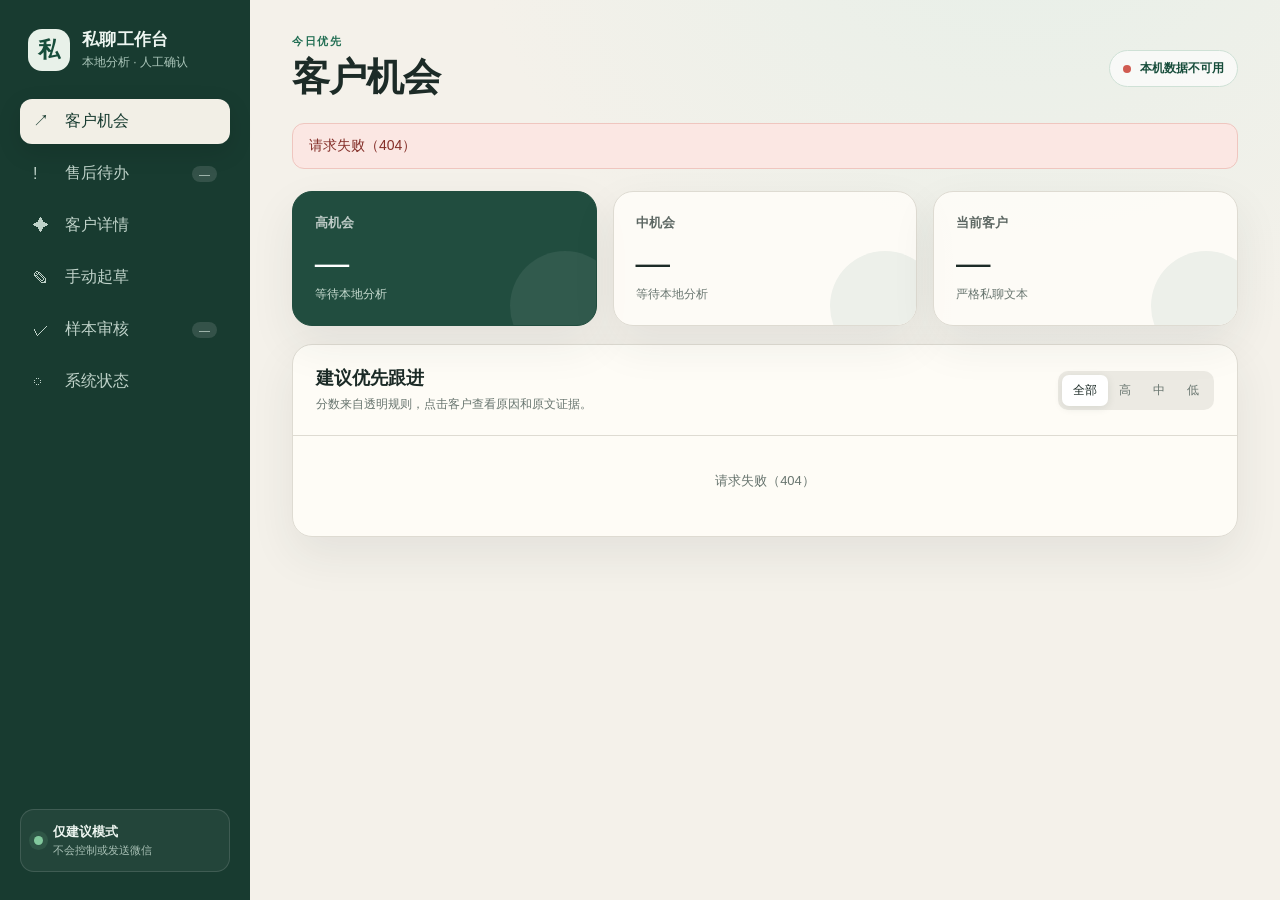
==== wechat_cs/static/index.html @ 930cd597 "feat: add M0 identity and order truth pipeline" ====
<!doctype html>
<html lang="zh-CN">
<head>
  <meta charset="utf-8">
  <meta name="viewport" content="width=device-width, initial-scale=1">
  <meta name="color-scheme" content="light">
  <meta name="description" content="本地微信私聊客户分析与回复起草工作台">
  <title>私聊工作台</title>
  <link rel="icon" href="favicon.svg" type="image/svg+xml">
  <link rel="stylesheet" href="styles.css">
</head>
<body>
  <div class="app-shell">
    <aside class="sidebar">
      <div class="brand">
        <span class="brand-mark" aria-hidden="true">私</span>
        <div>
          <strong>私聊工作台</strong>
          <small>本地分析 · 人工确认</small>
        </div>
      </div>

      <nav class="main-nav" aria-label="主导航">
        <button class="nav-item active" data-view="opportunities">
          <span aria-hidden="true">↗</span><span>客户机会</span>
        </button>
        <button class="nav-item" data-view="aftersales">
          <span aria-hidden="true">!</span><span>售后待办</span>
          <em id="navAftersalesCount">—</em>
        </button>
        <button class="nav-item" data-view="customer">
          <span aria-hidden="true">✦</span><span>客户详情</span>
        </button>
        <button class="nav-item" data-view="draft">
          <span aria-hidden="true">✎</span><span>手动起草</span>
        </button>
        <button class="nav-item" data-view="samples">
          <span aria-hidden="true">✓</span><span>样本审核</span>
          <em id="navPendingCount">—</em>
        </button>
        <button class="nav-item" data-view="system">
          <span aria-hidden="true">◌</span><span>系统状态</span>
        </button>
      </nav>

      <div class="safety-note">
        <span class="status-dot"></span>
        <div><strong>仅建议模式</strong><small>不会控制或发送微信</small></div>
      </div>
    </aside>

    <main class="main-content">
      <header class="topbar">
        <div>
          <p class="eyebrow" id="pageEyebrow">今日优先</p>
          <h1 id="pageTitle">客户机会</h1>
        </div>
        <div class="snapshot-pill" id="snapshotPill"><span></span><b>正在读取本机数据</b></div>
      </header>

      <div id="globalNotice" class="notice hidden" role="status"></div>

      <section class="view active" id="view-opportunities" aria-labelledby="pageTitle">
        <div class="stat-grid" id="opportunityStats">
          <article class="stat-card accent"><small>高机会</small><strong>—</strong><span>等待本地分析</span></article>
          <article class="stat-card"><small>中机会</small><strong>—</strong><span>等待本地分析</span></article>
          <article class="stat-card"><small>当前客户</small><strong>—</strong><span>严格私聊文本</span></article>
        </div>

        <div class="panel">
          <div class="panel-header">
            <div><h2>建议优先跟进</h2><p>分数来自透明规则，点击客户查看原因和原文证据。</p></div>
            <div class="segmented" aria-label="机会等级筛选">
              <button class="active" data-level="">全部</button>
              <button data-level="high">高</button>
              <button data-level="medium">中</button>
              <button data-level="low">低</button>
            </div>
          </div>
          <div id="opportunityList" class="customer-list loading-block">正在读取…</div>
        </div>
      </section>

      <section class="view" id="view-aftersales" aria-labelledby="pageTitle">
        <div class="panel">
          <div class="panel-header">
            <div><h2>未解决售后</h2><p>P0 为退款或投诉，P1 为质量、错发或物流异常，P2 为普通查询。</p></div>
          </div>
          <div id="aftersalesList" class="customer-list loading-block">正在读取…</div>
        </div>
      </section>

      <section class="view" id="view-customer" aria-labelledby="pageTitle">
        <div id="customerEmpty" class="empty-state">
          <div class="empty-icon">↗</div>
          <h2>先从机会或售后列表选择客户</h2>
          <p>这里会展示最近私聊、判断依据和手动回复起草。</p>
          <button class="primary-button" data-go-view="opportunities">查看客户机会</button>
        </div>

          <div id="customerWorkspace" class="customer-workspace hidden">
          <div class="customer-summary panel">
            <div class="identity-line">
              <div class="avatar" id="customerAvatar">客</div>
              <div><p class="eyebrow">匿名客户</p><h2 id="customerName">—</h2><p id="customerLastActive">—</p></div>
              <div id="customerScore" class="score-ring">—</div>
            </div>
            <p class="summary-copy" id="customerSummary"></p>
            <div id="customerReasons" class="reason-list"></div>
            <div id="identityReview" class="identity-review hidden"></div>
            <div class="inline-actions customer-actions">
              <button type="button" class="primary-button" id="openDraftView">为该客户起草回复</button>
            </div>
          </div>

          <article class="panel conversation-panel">
            <div class="panel-header compact"><div><h2>最近私聊</h2><p>只显示严格的一对一文字消息。</p></div></div>
            <div id="conversationTimeline" class="conversation-timeline"></div>
          </article>
        </div>
      </section>

      <section class="view" id="view-draft" aria-labelledby="pageTitle">
        <div id="draftEmpty" class="empty-state">
          <div class="empty-icon">✎</div>
          <h2>先选择需要回复的客户</h2>
          <p>从机会、售后或客户详情中选择客户后，再粘贴最新消息。</p>
          <button class="primary-button" data-go-view="opportunities">查看客户机会</button>
        </div>
        <article id="draftWorkspace" class="panel draft-panel hidden">
          <div class="panel-header compact">
            <div><p class="eyebrow">当前客户</p><h2 id="draftCustomerName">手动起草</h2><p>粘贴最新客户消息，AI 只生成待审核建议。</p></div>
            <span class="human-badge">人工发送</span>
          </div>
          <form id="draftForm">
            <label for="latestMessage">客户最新消息</label>
            <textarea id="latestMessage" rows="5" maxlength="8000" placeholder="把客户刚发来的文字粘贴到这里…" required></textarea>
            <button class="primary-button wide" id="generateDraft" type="submit">生成回复建议</button>
          </form>
          <div id="draftResult" class="draft-result hidden">
            <div class="draft-result-head"><strong>回复建议</strong><span id="draftIntent"></span></div>
            <textarea id="draftText" rows="7" maxlength="12000" aria-label="回复建议，可在反馈前修改"></textarea>
            <div id="draftWarnings" class="warning-list"></div>
            <div class="draft-actions">
              <button type="button" class="secondary-button" id="copyDraft">复制</button>
              <button type="button" class="success-button" data-feedback="adopted">直接采用</button>
              <button type="button" class="secondary-button" data-feedback="edited">修改后采用</button>
              <button type="button" class="ghost-danger" data-feedback="rejected">放弃</button>
            </div>
            <p class="feedback-status" id="feedbackStatus"></p>
          </div>
        </article>
      </section>

      <section class="view" id="view-samples" aria-labelledby="pageTitle">
        <div class="panel calibration-panel">
          <div class="panel-header">
            <div><h2>先校准消息角色</h2><p>确认这条消息是客户发的，还是工作室发的。系统不会显示预设答案。</p></div>
            <strong id="calibrationProgress">0 / 200</strong>
          </div>
          <div class="progress-track"><span id="calibrationProgressBar"></span></div>
          <div id="calibrationCard" class="calibration-card loading-block">正在读取校准样本…</div>
        </div>
        <div class="panel">
          <div class="panel-header">
            <div><h2>风格样本审核</h2><p>只有通过审核的匿名问答，才会用于模仿工作室表达方式。</p></div>
            <div class="segmented" aria-label="样本状态筛选">
              <button class="active" data-sample-status="pending">待审核</button>
              <button data-sample-status="approved">已通过</button>
              <button data-sample-status="rejected">已拒绝</button>
            </div>
          </div>
          <div id="sampleList" class="sample-list loading-block">正在读取…</div>
        </div>
      </section>

      <section class="view" id="view-system" aria-labelledby="pageTitle">
        <div class="system-grid">
          <article class="panel status-card">
            <p class="eyebrow">本地数据</p>
            <h2 id="systemDataStatus">检查中</h2>
            <dl id="healthDetails"></dl>
          </article>
          <article class="panel status-card">
            <p class="eyebrow">访问保护</p>
            <h2>服务令牌</h2>
            <p>在远程 Dashboard 使用时填入 Bearer Token。令牌只保存在当前标签页。</p>
            <form id="tokenForm" class="token-form">
              <label for="apiToken">访问令牌</label>
              <input type="password" id="apiToken" autocomplete="off" placeholder="本机访问可留空">
              <div class="inline-actions">
                <button class="primary-button" type="submit">保存并重试</button>
                <button class="secondary-button" type="button" id="clearToken">清除</button>
              </div>
            </form>
          </article>
          <article class="panel status-card safety-card">
            <p class="eyebrow">安全边界</p>
            <h2>不会做的事</h2>
            <ul>
              <li>不会自动操作或发送微信</li>
              <li>不会返回原始微信 ID 或手机号</li>
              <li>不会把 Kimi Key 放进浏览器</li>
              <li>没有事实依据时不会编造承诺</li>
            </ul>
          </article>
        </div>
      </section>
    </main>
  </div>

  <template id="customerRowTemplate">
    <button class="customer-row" type="button">
      <span class="avatar small">客</span>
      <span class="customer-row-main"><strong></strong><small class="summary"></small><small class="timestamp"></small></span>
      <span class="priority-badge"></span>
      <span class="customer-score"><b></b><small>机会分</small></span>
      <span class="chevron" aria-hidden="true">›</span>
    </button>
  </template>

  <template id="sampleTemplate">
    <article class="sample-card">
      <div class="sample-meta"><span class="stage-badge"></span><span class="split-badge"></span><time></time></div>
      <div class="sample-dialogue">
        <div><span>客户</span><p class="trigger"></p></div>
        <div class="studio"><span>工作室</span><p class="reply"></p></div>
      </div>
      <div class="risk-tags"></div>
      <label>审核备注（选填）<input class="review-note" maxlength="240" placeholder="例如：包含旧事实、缺少上下文"></label>
      <div class="sample-actions">
        <button class="success-button" data-review="approved">通过</button>
        <button class="ghost-danger" data-review="rejected">拒绝</button>
        <button class="secondary-button" data-review="pending">待定</button>
      </div>
    </article>
  </template>

  <script src="app.js" defer></script>
</body>
</html>
---- wechat_cs/static/styles.css ----
:root {
  color-scheme: light;
  --bg: #f4f1ea;
  --paper: #fffdf8;
  --paper-strong: #ffffff;
  --ink: #1c2b27;
  --muted: #68756f;
  --line: #dedbd2;
  --green: #216e53;
  --green-dark: #174d3b;
  --green-soft: #e3f0e9;
  --amber: #a86613;
  --amber-soft: #fff1d7;
  --red: #a83c35;
  --red-soft: #fbe7e3;
  --blue-soft: #e7eff7;
  --shadow: 0 18px 45px rgba(38, 52, 47, 0.08);
  --radius: 20px;
  font-family: Inter, ui-sans-serif, -apple-system, BlinkMacSystemFont, "Segoe UI", "PingFang SC", "Hiragino Sans GB", "Microsoft YaHei", sans-serif;
}

* { box-sizing: border-box; }
html { min-width: 320px; background: var(--bg); }
body { margin: 0; color: var(--ink); background: radial-gradient(circle at 80% -20%, #e5efe8 0, transparent 38%), var(--bg); }
button, input, textarea { font: inherit; }
button { color: inherit; }
button:focus-visible, input:focus-visible, textarea:focus-visible { outline: 3px solid rgba(33, 110, 83, 0.22); outline-offset: 2px; }
.hidden { display: none !important; }

.app-shell { display: grid; grid-template-columns: 250px minmax(0, 1fr); min-height: 100vh; }
.sidebar { position: sticky; top: 0; height: 100vh; padding: 28px 20px; background: #183b30; color: #eef6f1; display: flex; flex-direction: column; }
.brand { display: flex; gap: 12px; align-items: center; padding: 0 8px 28px; }
.brand-mark { display: grid; place-items: center; width: 42px; height: 42px; border-radius: 14px; background: #e8f1e9; color: var(--green-dark); font-family: Georgia, serif; font-size: 22px; font-weight: 800; }
.brand strong, .brand small { display: block; }
.brand strong { font-size: 17px; letter-spacing: .02em; }
.brand small { margin-top: 3px; color: #abc6ba; font-size: 12px; }
.main-nav { display: grid; gap: 7px; }
.nav-item { width: 100%; border: 0; border-radius: 12px; padding: 12px 13px; display: grid; grid-template-columns: 24px 1fr auto; gap: 8px; align-items: center; background: transparent; color: #bfd2c9; text-align: left; cursor: pointer; transition: .16s ease; }
.nav-item:hover { background: rgba(255,255,255,.07); color: #fff; }
.nav-item.active { background: #f2efe6; color: #183b30; box-shadow: 0 8px 24px rgba(0,0,0,.12); }
.nav-item em { min-width: 24px; padding: 2px 7px; border-radius: 99px; background: rgba(255,255,255,.12); font-size: 11px; font-style: normal; text-align: center; }
.nav-item.active em { background: #dbe8e0; }
.safety-note { margin-top: auto; border: 1px solid rgba(255,255,255,.13); border-radius: 14px; padding: 13px; display: flex; gap: 10px; align-items: center; background: rgba(255,255,255,.05); }
.safety-note strong, .safety-note small { display: block; }
.safety-note strong { font-size: 13px; }
.safety-note small { margin-top: 2px; color: #a8c0b5; font-size: 11px; }
.status-dot { width: 9px; height: 9px; border-radius: 50%; background: #82c99d; box-shadow: 0 0 0 5px rgba(130,201,157,.12); }

.main-content { width: 100%; max-width: 1500px; padding: 34px 42px 56px; overflow: hidden; }
.topbar { display: flex; justify-content: space-between; align-items: center; gap: 24px; margin-bottom: 26px; }
.topbar h1 { margin: 3px 0 0; font-family: Georgia, "Songti SC", serif; font-size: clamp(29px, 3vw, 42px); font-weight: 700; letter-spacing: -.025em; }
.eyebrow { margin: 0; color: var(--green); font-size: 11px; font-weight: 800; letter-spacing: .14em; text-transform: uppercase; }
.snapshot-pill { display: flex; align-items: center; gap: 9px; border: 1px solid #cfe1d6; border-radius: 999px; padding: 9px 13px; background: rgba(255,255,255,.65); color: var(--green-dark); font-size: 12px; }
.snapshot-pill span { width: 8px; height: 8px; border-radius: 50%; background: #4fa472; }
.snapshot-pill.warning span { background: #dc922e; }
.snapshot-pill.danger span { background: #d05b51; }

.notice { margin: -6px 0 22px; padding: 13px 16px; border-radius: 12px; border: 1px solid #e7d09d; background: var(--amber-soft); color: #79501a; font-size: 14px; }
.notice.error { border-color: #efc6bf; background: var(--red-soft); color: #842f29; }
.notice.success { border-color: #bddac9; background: var(--green-soft); color: var(--green-dark); }
.view { display: none; animation: rise .25s ease both; }
.view.active { display: block; }
@keyframes rise { from { opacity: 0; transform: translateY(4px); } to { opacity: 1; transform: translateY(0); } }

.stat-grid { display: grid; grid-template-columns: repeat(3, minmax(0, 1fr)); gap: 16px; margin-bottom: 18px; }
.stat-card { position: relative; min-height: 128px; padding: 22px; border: 1px solid var(--line); border-radius: var(--radius); background: rgba(255,253,248,.85); box-shadow: var(--shadow); overflow: hidden; }
.stat-card::after { content: ""; position: absolute; right: -24px; bottom: -36px; width: 110px; height: 110px; border-radius: 50%; background: #edf0ea; }
.stat-card.accent { background: #214d3f; border-color: #214d3f; color: white; }
.stat-card.accent::after { background: rgba(255,255,255,.07); }
.stat-card small, .stat-card span, .stat-card strong { position: relative; z-index: 1; display: block; }
.stat-card small { opacity: .7; font-weight: 700; }
.stat-card strong { margin: 12px 0 4px; font-family: Georgia, serif; font-size: 34px; }
.stat-card span { color: var(--muted); font-size: 12px; }
.stat-card.accent span { color: #c7dbd0; }

.panel { border: 1px solid var(--line); border-radius: var(--radius); background: rgba(255,253,248,.92); box-shadow: var(--shadow); }
.panel + .panel { margin-top: 18px; }
.panel-header { padding: 21px 23px; display: flex; justify-content: space-between; align-items: center; gap: 18px; border-bottom: 1px solid var(--line); }
.panel-header.compact { padding: 19px 22px; }
.panel-header h2 { margin: 0; font-size: 18px; }
.panel-header p { margin: 5px 0 0; color: var(--muted); font-size: 12px; line-height: 1.6; }
.segmented { display: flex; padding: 4px; border-radius: 10px; background: #eceae3; }
.segmented button { border: 0; border-radius: 7px; padding: 7px 11px; background: transparent; color: var(--muted); font-size: 12px; cursor: pointer; }
.segmented button.active { background: white; color: var(--ink); box-shadow: 0 2px 8px rgba(30,48,42,.1); }

.customer-list { min-height: 100px; }
.customer-row { width: 100%; padding: 15px 20px; display: grid; grid-template-columns: 40px minmax(0, 1fr) auto 62px 18px; gap: 13px; align-items: center; border: 0; border-bottom: 1px solid #ebe8e0; background: transparent; text-align: left; cursor: pointer; }
.customer-row:last-child { border-bottom: 0; }
.customer-row:hover { background: #f8f6ef; }
.avatar { display: grid; place-items: center; width: 54px; height: 54px; flex: none; border-radius: 17px; background: linear-gradient(140deg, #dcebe2, #bdd6c7); color: #174b39; font-family: Georgia, serif; font-size: 21px; font-weight: 800; }
.avatar.small { width: 38px; height: 38px; border-radius: 12px; font-size: 15px; }
.customer-row-main { min-width: 0; display: grid; gap: 3px; }
.customer-row-main strong, .customer-row-main small { overflow: hidden; text-overflow: ellipsis; white-space: nowrap; }
.customer-row-main strong { font-size: 14px; }
.customer-row-main .summary { color: #46534e; font-size: 12px; }
.customer-row-main .timestamp { color: #909891; font-size: 11px; }
.priority-badge, .stage-badge, .split-badge, .human-badge { border-radius: 999px; padding: 5px 9px; background: var(--green-soft); color: var(--green-dark); font-size: 10px; font-weight: 800; white-space: nowrap; }
.priority-p0 { background: var(--red-soft); color: var(--red); }
.priority-p1, .level-high { background: var(--amber-soft); color: #905811; }
.priority-p2, .level-medium { background: var(--blue-soft); color: #385f79; }
.level-low { background: #efeee9; color: #6d736f; }
.customer-score { text-align: right; }
.customer-score b, .customer-score small { display: block; }
.customer-score b { font-family: Georgia, serif; font-size: 20px; }
.customer-score small { color: var(--muted); font-size: 9px; }
.chevron { color: #a7ada8; font-size: 22px; }
.loading-state, .inline-empty { padding: 36px 22px; color: var(--muted); text-align: center; font-size: 13px; }

.empty-state { padding: 70px 24px; border: 1px dashed #c9ccc4; border-radius: var(--radius); background: rgba(255,255,255,.48); text-align: center; }
.empty-icon { width: 54px; height: 54px; margin: 0 auto 17px; display: grid; place-items: center; border-radius: 18px; background: var(--green-soft); color: var(--green); font-size: 24px; }
.empty-state h2 { margin: 0; font-size: 20px; }
.empty-state p { margin: 8px 0 20px; color: var(--muted); }
.customer-workspace { display: grid; gap: 18px; }
.customer-summary { padding: 24px; }
.identity-line { display: flex; gap: 15px; align-items: center; }
.identity-line h2 { margin: 4px 0; }
.identity-line > div:nth-child(2) { flex: 1; }
.identity-line > div:nth-child(2) > p:last-child { margin: 0; color: var(--muted); font-size: 12px; }
.score-ring { width: 60px; height: 60px; display: grid; place-items: center; border: 6px solid #cfe1d6; border-radius: 50%; color: var(--green-dark); font-family: Georgia, serif; font-size: 21px; font-weight: 800; }
.summary-copy { margin: 19px 0 13px; color: #34423d; line-height: 1.75; }
.reason-list, .risk-tags, .warning-list, .system-warnings { display: flex; flex-wrap: wrap; gap: 7px; }
.reason-list span, .risk-tags span, .system-warnings span { border-radius: 999px; padding: 6px 9px; background: #eeece5; color: #56615c; font-size: 11px; }
.reason-list .muted-tag { opacity: .72; }
.customer-actions { margin-top: 17px; }
.identity-review { margin-top: 18px; padding-top: 17px; border-top: 1px solid var(--line); }
.identity-review h3 { margin: 0 0 10px; font-size: 14px; }
.identity-row { padding: 9px 0; display: flex; justify-content: space-between; align-items: center; gap: 12px; }
.identity-row strong, .identity-row small { display: block; }
.identity-row small { margin-top: 2px; color: var(--muted); }
.conversation-panel { overflow: hidden; }
.conversation-timeline { max-height: 680px; padding: 18px; overflow: auto; display: grid; gap: 12px; }
.message { max-width: 78%; padding: 11px 13px; border-radius: 5px 15px 15px 15px; background: #eeece6; }
.message.studio { margin-left: auto; border-radius: 15px 5px 15px 15px; background: #dfece5; }
.message-meta { display: flex; justify-content: space-between; gap: 16px; color: var(--muted); font-size: 10px; }
.message-meta strong { color: var(--ink); }
.message p { margin: 7px 0 0; white-space: pre-wrap; line-height: 1.65; font-size: 13px; }

.draft-panel { max-width: 900px; margin: 0 auto; overflow: hidden; }
.draft-panel form, .draft-result { padding: 22px; }
label { display: grid; gap: 7px; color: #47534f; font-size: 12px; font-weight: 700; }
textarea, input { width: 100%; border: 1px solid #d2d2ca; border-radius: 11px; padding: 12px 13px; background: #fffefa; color: var(--ink); resize: vertical; }
textarea::placeholder, input::placeholder { color: #9da39f; }
.draft-panel form button { margin-top: 12px; }
.draft-result { border-top: 1px solid var(--line); background: #f8f6ef; }
.draft-result-head { margin-bottom: 10px; display: flex; justify-content: space-between; align-items: center; }
.draft-result-head span { border-radius: 999px; padding: 4px 8px; background: var(--blue-soft); color: #41647a; font-size: 10px; }
.warning-list { margin: 10px 0 15px; }
.warning-chip { padding: 5px 8px; border-radius: 8px; background: var(--amber-soft); color: #855412; font-size: 11px; }
.warning-chip.danger { background: var(--red-soft); color: var(--red); }
.warning-chip.safe { background: var(--green-soft); color: var(--green-dark); }
.draft-actions, .inline-actions { display: flex; flex-wrap: wrap; gap: 8px; }
.feedback-status { min-height: 18px; margin: 12px 0 0; color: var(--muted); font-size: 12px; }

.primary-button, .secondary-button, .success-button, .ghost-danger { border-radius: 10px; padding: 10px 14px; border: 1px solid transparent; font-weight: 750; font-size: 12px; cursor: pointer; transition: .15s ease; }
.primary-button { background: var(--green-dark); color: white; }
.success-button { background: var(--green-soft); color: var(--green-dark); border-color: #c3ddce; }
.secondary-button { background: white; color: var(--ink); border-color: #d7d5ce; }
.ghost-danger { background: transparent; color: var(--red); border-color: #ebcbc6; }
.primary-button:hover, .secondary-button:hover, .success-button:hover, .ghost-danger:hover { transform: translateY(-1px); filter: brightness(.98); }
button:disabled { cursor: wait; opacity: .6; transform: none !important; }
.wide { width: 100%; }
.compact-button { padding: 6px 9px; font-size: 10px; }

.calibration-panel { margin-bottom: 18px; overflow: hidden; }
.progress-track { height: 4px; background: #ece9e0; }
.progress-track span { display: block; height: 100%; width: 0; background: var(--green); transition: width .25s ease; }
.calibration-card { min-height: 190px; padding: 24px; }
.calibration-speaker { margin: 0 0 10px; color: var(--muted); font-size: 11px; }
.calibration-card blockquote { margin: 0; padding: 16px; border-left: 3px solid var(--green); border-radius: 0 10px 10px 0; background: #f2f2eb; white-space: pre-wrap; line-height: 1.7; }
.calibration-card time { display: block; margin-top: 8px; color: var(--muted); font-size: 10px; }
.calibration-actions { margin-top: 18px; display: flex; gap: 10px; }
.review-complete { display: grid; min-height: 120px; place-items: center; color: var(--green-dark); font-weight: 700; text-align: center; }
.sample-list { padding: 18px; display: grid; grid-template-columns: repeat(2, minmax(0, 1fr)); gap: 14px; }
.sample-card { padding: 17px; border: 1px solid var(--line); border-radius: 15px; background: white; transition: opacity .15s ease; }
.sample-card.is-saving { opacity: .45; pointer-events: none; }
.sample-meta { display: flex; gap: 7px; align-items: center; }
.sample-meta time { margin-left: auto; color: var(--muted); font-size: 10px; }
.split-badge { background: #eeece6; color: var(--muted); }
.sample-dialogue { margin: 14px 0; display: grid; gap: 9px; }
.sample-dialogue > div { padding: 10px 11px; border-radius: 10px; background: #f1efe9; }
.sample-dialogue .studio { background: var(--green-soft); }
.sample-dialogue span { color: var(--muted); font-size: 9px; font-weight: 800; }
.sample-dialogue p { margin: 4px 0 0; white-space: pre-wrap; line-height: 1.55; font-size: 12px; }
.risk-tags { margin-bottom: 13px; }
.risk-tags .risk-high, .risk-tags .risk-critical { background: var(--red-soft); color: var(--red); }
.risk-tags .risk-medium { background: var(--amber-soft); color: var(--amber); }
.risk-tags .risk-low { background: var(--green-soft); color: var(--green-dark); }
.sample-actions { margin-top: 12px; display: flex; gap: 7px; }

.system-grid { display: grid; grid-template-columns: repeat(2, minmax(0, 1fr)); gap: 18px; }
.status-card { padding: 23px; }
.status-card h2 { margin: 7px 0 15px; }
.status-card > p:not(.eyebrow) { color: var(--muted); line-height: 1.65; font-size: 13px; }
.status-card dl { display: grid; grid-template-columns: 1fr auto; gap: 9px; margin: 0; }
.status-card dt { color: var(--muted); font-size: 12px; }
.status-card dd { margin: 0; font-weight: 750; font-size: 12px; }
.system-warnings { margin-top: 17px; }
.system-warnings span { background: var(--amber-soft); color: #855412; }
.token-form { gap: 10px; }
.safety-card ul { margin: 0; padding-left: 19px; color: #4f5d57; line-height: 1.9; font-size: 13px; }

@media (max-width: 1050px) {
  .app-shell { grid-template-columns: 84px minmax(0, 1fr); }
  .sidebar { padding: 24px 13px; }
  .brand { justify-content: center; padding-inline: 0; }
  .brand > div, .nav-item span:nth-child(2), .nav-item em, .safety-note div { display: none; }
  .nav-item { grid-template-columns: 1fr; justify-items: center; padding: 12px; }
  .safety-note { justify-content: center; padding: 14px 8px; }
  .main-content { padding: 30px 28px 48px; }
  .sample-list { grid-template-columns: 1fr; }
}

@media (max-width: 720px) {
  .app-shell { display: block; }
  .sidebar { position: fixed; z-index: 10; top: auto; bottom: 0; width: 100%; height: auto; padding: 8px; }
  .brand, .safety-note { display: none; }
  .main-nav { display: flex; overflow-x: auto; gap: 3px; }
  .nav-item { min-width: 58px; padding: 8px 7px; font-size: 14px; }
  .nav-item span:nth-child(2) { display: block; font-size: 9px; }
  .main-content { padding: 24px 15px 94px; }
  .topbar { align-items: flex-start; }
  .snapshot-pill { max-width: 160px; }
  .stat-grid { grid-template-columns: 1fr; }
  .stat-card { min-height: 105px; }
  .panel-header { align-items: flex-start; flex-direction: column; }
  .segmented { max-width: 100%; overflow-x: auto; }
  .customer-row { grid-template-columns: 38px minmax(0, 1fr) auto; padding: 13px; }
  .customer-row .priority-badge, .customer-score { display: none; }
  .customer-row .chevron { grid-column: 3; grid-row: 1; }
  .identity-line { align-items: flex-start; }
  .score-ring { width: 50px; height: 50px; border-width: 5px; }
  .message { max-width: 92%; }
  .sample-list { padding: 12px; }
  .system-grid { grid-template-columns: 1fr; }
}
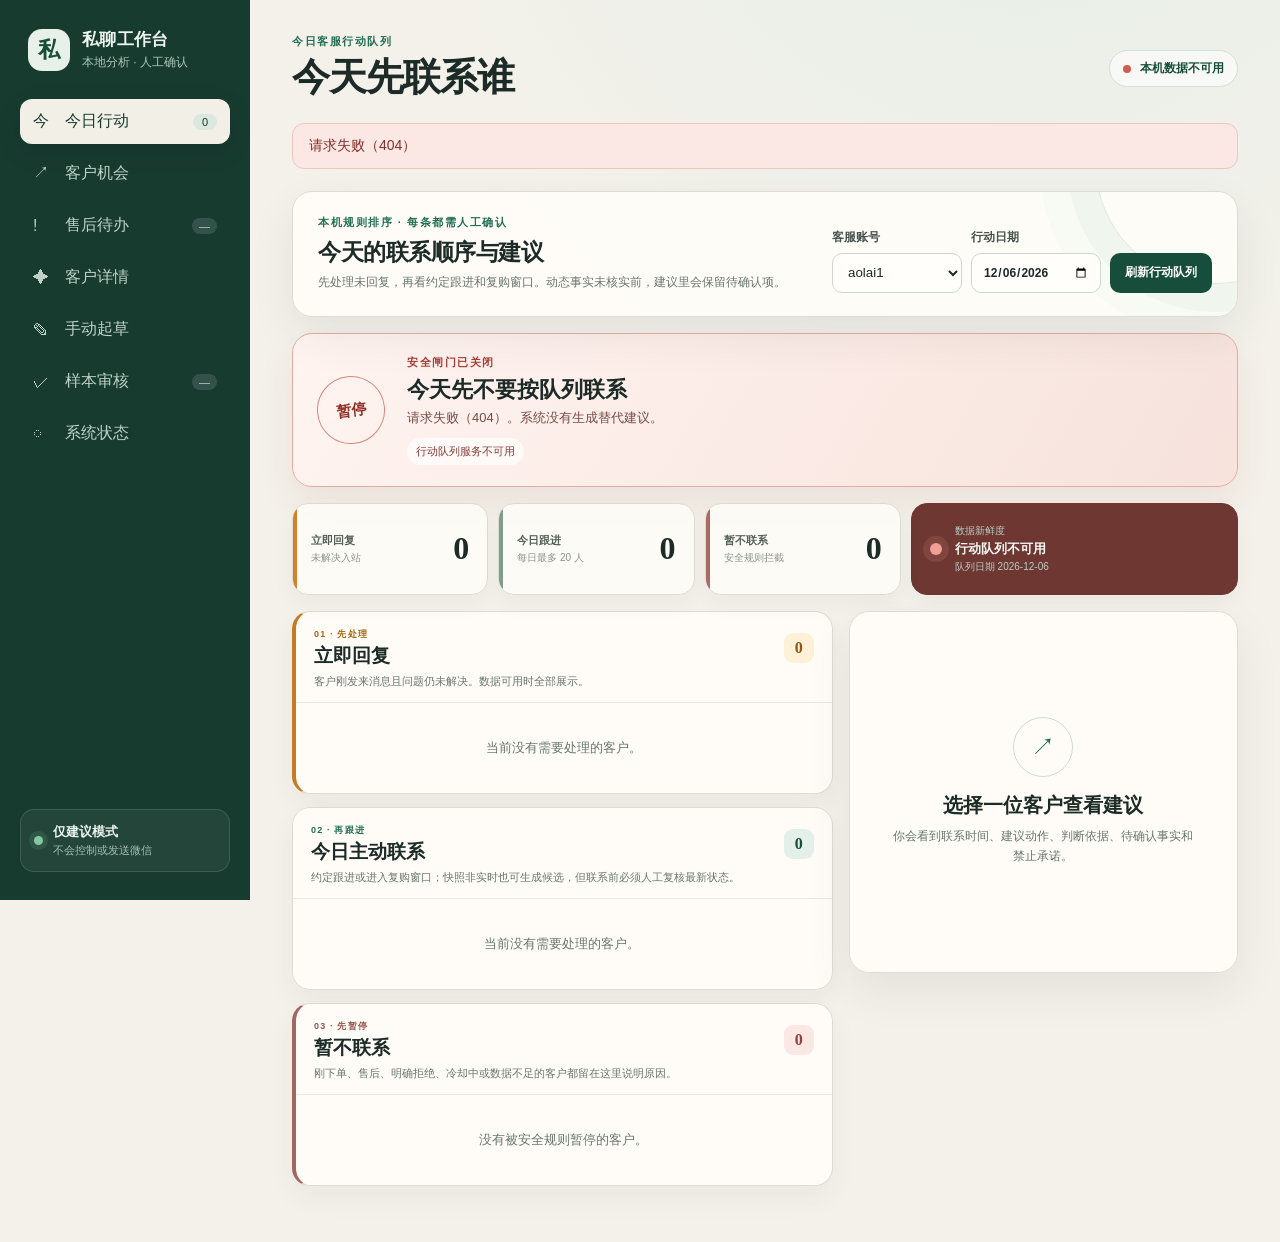
==== commit 2fbdacb0: "feat: add review-only customer action pipeline" ====
--- a/wechat_cs/static/index.html
+++ b/wechat_cs/static/index.html
@@ -21,7 +21,11 @@
       </div>
 
       <nav class="main-nav" aria-label="主导航">
-        <button class="nav-item active" data-view="opportunities">
+        <button class="nav-item active" data-view="actions">
+          <span aria-hidden="true">今</span><span>今日行动</span>
+          <em id="navActionCount">—</em>
+        </button>
+        <button class="nav-item" data-view="opportunities">
           <span aria-hidden="true">↗</span><span>客户机会</span>
         </button>
         <button class="nav-item" data-view="aftersales">
@@ -52,15 +56,84 @@
     <main class="main-content">
       <header class="topbar">
         <div>
-          <p class="eyebrow" id="pageEyebrow">今日优先</p>
-          <h1 id="pageTitle">客户机会</h1>
+          <p class="eyebrow" id="pageEyebrow">今日客服行动队列</p>
+          <h1 id="pageTitle">今天先联系谁</h1>
         </div>
         <div class="snapshot-pill" id="snapshotPill"><span></span><b>正在读取本机数据</b></div>
       </header>
 
       <div id="globalNotice" class="notice hidden" role="status"></div>
 
-      <section class="view active" id="view-opportunities" aria-labelledby="pageTitle">
+      <section class="view active" id="view-actions" aria-labelledby="pageTitle">
+        <div class="action-command panel">
+          <div class="action-command-copy">
+            <p class="eyebrow">本机规则排序 · 每条都需人工确认</p>
+            <h2>今天的联系顺序与建议</h2>
+            <p>先处理未回复，再看约定跟进和复购窗口。动态事实未核实前，建议里会保留待确认项。</p>
+          </div>
+          <form id="actionQueueFilters" class="queue-filters">
+            <label for="actionProfile">客服账号
+              <select id="actionProfile" name="profile">
+                <option value="aolai1">aolai1</option>
+              </select>
+            </label>
+            <label for="actionDate">行动日期
+              <input id="actionDate" name="date" type="date" required>
+            </label>
+            <button class="primary-button" type="submit">刷新行动队列</button>
+          </form>
+        </div>
+
+        <div id="queueBlocked" class="queue-blocked hidden" role="alert">
+          <div class="queue-blocked-mark" aria-hidden="true">暂停</div>
+          <div>
+            <p class="eyebrow">安全闸门已关闭</p>
+            <h2>今天先不要按队列联系</h2>
+            <p id="queueBlockedSummary">聊天采集或快照状态不满足要求，系统不会生成可用建议。</p>
+            <div id="queueBlockReasons" class="reason-list"></div>
+          </div>
+        </div>
+
+        <div class="queue-overview" id="queueOverview" aria-label="今日行动概览">
+          <article class="queue-metric urgent"><span>立即回复</span><strong id="replyNowCount">—</strong><small>未解决入站</small></article>
+          <article class="queue-metric"><span>今日跟进</span><strong id="proactiveCount">—</strong><small>每日最多 20 人</small></article>
+          <article class="queue-metric paused"><span>暂不联系</span><strong id="suppressedCount">—</strong><small>安全规则拦截</small></article>
+          <article class="queue-freshness"><span class="freshness-signal"></span><div><small>数据新鲜度</small><strong id="queueFreshness">检查中</strong><em id="queueGeneratedAt">—</em></div></article>
+        </div>
+
+        <div class="action-workspace">
+          <div class="queue-lanes">
+            <section class="queue-lane lane-reply" aria-labelledby="replyNowHeading">
+              <header><div><p>01 · 先处理</p><h2 id="replyNowHeading">立即回复</h2></div><span id="replyNowBadge">0</span></header>
+              <p class="lane-description">客户刚发来消息且问题仍未解决。数据可用时全部展示。</p>
+              <div id="replyNowList" class="action-list loading-block">正在读取…</div>
+            </section>
+
+            <section class="queue-lane lane-proactive" aria-labelledby="proactiveHeading">
+              <header><div><p>02 · 再跟进</p><h2 id="proactiveHeading">今日主动联系</h2></div><span id="proactiveBadge">0</span></header>
+              <p class="lane-description">约定跟进或进入复购窗口；快照非实时也可生成候选，但联系前必须人工复核最新状态。</p>
+              <div id="proactiveList" class="action-list loading-block">正在读取…</div>
+            </section>
+
+            <section class="queue-lane lane-suppressed" aria-labelledby="suppressedHeading">
+              <header><div><p>03 · 先暂停</p><h2 id="suppressedHeading">暂不联系</h2></div><span id="suppressedBadge">0</span></header>
+              <p class="lane-description">刚下单、售后、明确拒绝、冷却中或数据不足的客户都留在这里说明原因。</p>
+              <div id="suppressedList" class="action-list loading-block">正在读取…</div>
+            </section>
+          </div>
+
+          <aside id="actionDetail" class="action-detail panel" aria-live="polite">
+            <div id="actionDetailEmpty" class="action-detail-empty">
+              <span aria-hidden="true">↗</span>
+              <h2>选择一位客户查看建议</h2>
+              <p>你会看到联系时间、建议动作、判断依据、待确认事实和禁止承诺。</p>
+            </div>
+            <div id="actionDetailContent" class="hidden"></div>
+          </aside>
+        </div>
+      </section>
+
+      <section class="view" id="view-opportunities" aria-labelledby="pageTitle">
         <div class="stat-grid" id="opportunityStats">
           <article class="stat-card accent"><small>高机会</small><strong>—</strong><span>等待本地分析</span></article>
           <article class="stat-card"><small>中机会</small><strong>—</strong><span>等待本地分析</span></article>
@@ -130,7 +203,7 @@
         <article id="draftWorkspace" class="panel draft-panel hidden">
           <div class="panel-header compact">
             <div><p class="eyebrow">当前客户</p><h2 id="draftCustomerName">手动起草</h2><p>粘贴最新客户消息，AI 只生成待审核建议。</p></div>
-            <span class="human-badge">人工发送</span>
+            <span class="human-badge">人工确认</span>
           </div>
           <form id="draftForm">
             <label for="latestMessage">客户最新消息</label>
@@ -184,10 +257,10 @@
           <article class="panel status-card">
             <p class="eyebrow">访问保护</p>
             <h2>服务令牌</h2>
-            <p>在远程 Dashboard 使用时填入 Bearer Token。令牌只保存在当前标签页。</p>
+            <p>Dashboard 中填操作员令牌；本机工作台填 API 服务令牌。令牌只保存在当前标签页。</p>
             <form id="tokenForm" class="token-form">
               <label for="apiToken">访问令牌</label>
-              <input type="password" id="apiToken" autocomplete="off" placeholder="本机访问可留空">
+              <input type="password" id="apiToken" autocomplete="off" placeholder="请输入访问令牌">
               <div class="inline-actions">
                 <button class="primary-button" type="submit">保存并重试</button>
                 <button class="secondary-button" type="button" id="clearToken">清除</button>
--- a/wechat_cs/static/styles.css
+++ b/wechat_cs/static/styles.css
@@ -16,7 +16,7 @@
   --blue-soft: #e7eff7;
   --shadow: 0 18px 45px rgba(38, 52, 47, 0.08);
   --radius: 20px;
-  font-family: Inter, ui-sans-serif, -apple-system, BlinkMacSystemFont, "Segoe UI", "PingFang SC", "Hiragino Sans GB", "Microsoft YaHei", sans-serif;
+  font-family: "Avenir Next", "Noto Sans CJK SC", "PingFang SC", "Hiragino Sans GB", sans-serif;
 }
 
 * { box-sizing: border-box; }
@@ -61,6 +61,133 @@
 .view { display: none; animation: rise .25s ease both; }
 .view.active { display: block; }
 @keyframes rise { from { opacity: 0; transform: translateY(4px); } to { opacity: 1; transform: translateY(0); } }
+
+.action-command { position: relative; margin-bottom: 16px; padding: 23px 25px; display: flex; justify-content: space-between; align-items: end; gap: 30px; overflow: hidden; }
+.action-command::after { content: ""; position: absolute; width: 240px; height: 240px; right: -100px; top: -150px; border: 1px solid rgba(33,110,83,.14); border-radius: 50%; box-shadow: 0 0 0 28px rgba(33,110,83,.035), 0 0 0 56px rgba(33,110,83,.025); pointer-events: none; }
+.action-command-copy { position: relative; z-index: 1; max-width: 680px; }
+.action-command h2 { margin: 7px 0 5px; font-family: Georgia, "Songti SC", serif; font-size: 23px; letter-spacing: -.02em; }
+.action-command p:last-child { margin: 0; color: var(--muted); font-size: 12px; line-height: 1.65; }
+.queue-filters { position: relative; z-index: 1; display: flex; align-items: end; gap: 9px; }
+.queue-filters label { min-width: 130px; }
+.queue-filters select, .queue-filters input { height: 40px; border: 1px solid #cfd4cd; border-radius: 10px; padding: 0 11px; background: #fffefa; color: var(--ink); }
+.queue-filters button { height: 40px; white-space: nowrap; }
+
+.queue-blocked { margin-bottom: 16px; padding: 21px 24px; display: grid; grid-template-columns: 70px minmax(0, 1fr); gap: 20px; align-items: center; border: 1px solid #e4aba3; border-radius: var(--radius); background: linear-gradient(120deg, #fff4f0, #f7e2dc); box-shadow: 0 16px 36px rgba(130,49,42,.08); }
+.queue-blocked-mark { width: 68px; height: 68px; display: grid; place-items: center; border: 1px solid #d9867c; border-radius: 50%; color: #922f27; font-family: Georgia, "Songti SC", serif; font-size: 15px; font-weight: 800; transform: rotate(-6deg); }
+.queue-blocked .eyebrow { color: var(--red); }
+.queue-blocked h2 { margin: 5px 0 4px; font-family: Georgia, "Songti SC", serif; font-size: 22px; }
+.queue-blocked > div > p:not(.eyebrow) { margin: 0 0 11px; color: #774b46; font-size: 13px; }
+.queue-blocked .reason-list span { background: rgba(255,255,255,.68); color: #873f37; }
+
+.queue-overview { margin-bottom: 16px; display: grid; grid-template-columns: repeat(3, minmax(120px, .75fr)) minmax(230px, 1.25fr); gap: 10px; }
+.queue-metric, .queue-freshness { min-height: 92px; padding: 16px 18px; border: 1px solid var(--line); border-radius: 16px; background: rgba(255,253,248,.82); box-shadow: 0 9px 24px rgba(38,52,47,.045); }
+.queue-metric { position: relative; display: grid; grid-template-columns: 1fr auto; align-content: center; overflow: hidden; }
+.queue-metric::before { content: ""; position: absolute; inset: 0 auto 0 0; width: 4px; background: #7e9d8d; }
+.queue-metric.urgent::before { background: #d0832b; }
+.queue-metric.paused::before { background: #a96a64; }
+.queue-metric span { align-self: end; color: #53605a; font-size: 11px; font-weight: 800; }
+.queue-metric strong { grid-row: 1 / span 2; grid-column: 2; align-self: center; font-family: Georgia, serif; font-size: 32px; }
+.queue-metric small { margin-top: 3px; color: #8a938e; font-size: 10px; }
+.queue-freshness { display: flex; align-items: center; gap: 13px; background: #1d4437; border-color: #1d4437; color: #f5f8f4; }
+.freshness-signal { width: 12px; height: 12px; flex: none; border-radius: 50%; background: #81c99d; box-shadow: 0 0 0 7px rgba(129,201,157,.12); }
+.queue-freshness div { min-width: 0; display: grid; gap: 2px; }
+.queue-freshness small, .queue-freshness em { color: #b7cec3; font-size: 10px; font-style: normal; }
+.queue-freshness strong { overflow: hidden; text-overflow: ellipsis; white-space: nowrap; font-size: 13px; }
+.queue-overview.is-blocked .queue-freshness { background: #6f3732; border-color: #6f3732; }
+.queue-overview.is-blocked .freshness-signal { background: #ef9f94; box-shadow: 0 0 0 7px rgba(239,159,148,.13); }
+
+.action-workspace { display: grid; grid-template-columns: minmax(520px, 1fr) minmax(360px, .72fr); gap: 16px; align-items: start; }
+.queue-lanes { display: grid; gap: 13px; }
+.queue-lane { border: 1px solid var(--line); border-radius: 18px; background: rgba(255,253,248,.92); box-shadow: 0 12px 28px rgba(38,52,47,.05); overflow: hidden; }
+.queue-lane > header { padding: 16px 18px 5px; display: flex; align-items: center; justify-content: space-between; }
+.queue-lane > header p { margin: 0 0 2px; color: var(--green); font-size: 9px; font-weight: 900; letter-spacing: .13em; text-transform: uppercase; }
+.queue-lane > header h2 { margin: 0; font-family: Georgia, "Songti SC", serif; font-size: 19px; }
+.queue-lane > header > span { min-width: 30px; height: 30px; display: grid; place-items: center; border-radius: 9px; background: var(--green-soft); color: var(--green-dark); font-family: Georgia, serif; font-weight: 800; }
+.lane-reply { border-left: 4px solid #c47b24; }
+.lane-reply > header p { color: #a86613; }
+.lane-reply > header > span { background: var(--amber-soft); color: #8e5610; }
+.lane-suppressed { border-left: 4px solid #a16862; }
+.lane-suppressed > header p { color: #98544e; }
+.lane-suppressed > header > span { background: var(--red-soft); color: #8f423b; }
+.lane-description { margin: 0; padding: 0 18px 13px; color: var(--muted); font-size: 11px; }
+.action-list { border-top: 1px solid #ebe8e0; }
+
+.action-card { width: 100%; padding: 15px 17px; display: grid; gap: 10px; border: 0; border-bottom: 1px solid #ece9e2; background: transparent; text-align: left; cursor: pointer; transition: background .16s ease, box-shadow .16s ease; }
+.action-card:last-child { border-bottom: 0; }
+.action-card:hover { background: #f7f5ee; }
+.action-card.selected { position: relative; background: #eef4ef; box-shadow: inset 3px 0 var(--green); }
+.action-card-head, .action-identity, .action-card-body, .action-card-footer { display: flex; align-items: center; }
+.action-card-head { justify-content: space-between; gap: 16px; }
+.action-identity { min-width: 0; gap: 10px; }
+.action-identity > span:last-child { min-width: 0; display: grid; gap: 2px; }
+.action-identity strong, .action-identity small { overflow: hidden; text-overflow: ellipsis; white-space: nowrap; }
+.action-identity strong { font-size: 14px; }
+.action-identity small { color: var(--muted); font-size: 10px; }
+.action-priority { text-align: right; }
+.action-priority b, .action-priority small { display: block; }
+.action-priority b { font-family: Georgia, serif; font-size: 20px; }
+.action-priority small { color: var(--muted); font-size: 8px; }
+.action-card-body { gap: 12px; }
+.action-window { min-width: 135px; padding: 8px 10px; display: grid; gap: 1px; border-radius: 10px; background: #eeece5; }
+.action-window small { color: var(--muted); font-size: 8px; font-weight: 800; }
+.action-window strong { font-size: 11px; }
+.action-reason { color: #5f6b66; font-size: 11px; line-height: 1.45; }
+.action-card-footer { justify-content: space-between; }
+.lane-chip { padding: 4px 8px; border-radius: 999px; background: var(--green-soft); color: var(--green-dark); font-size: 9px; font-weight: 800; }
+.lane-chip.reply { background: var(--amber-soft); color: #8c5510; }
+.lane-chip.suppressed { background: var(--red-soft); color: #8d423b; }
+.detail-link { color: var(--green); font-size: 10px; font-weight: 800; }
+
+.action-detail { position: sticky; top: 24px; max-height: calc(100vh - 48px); overflow: auto; }
+.action-detail-empty { min-height: 360px; padding: 45px 28px; display: grid; place-items: center; align-content: center; text-align: center; }
+.action-detail-empty > span { width: 60px; height: 60px; display: grid; place-items: center; margin-bottom: 15px; border: 1px solid #caddd1; border-radius: 50%; color: var(--green); font-family: Georgia, serif; font-size: 24px; }
+.action-detail-empty h2 { margin: 0; font-family: Georgia, "Songti SC", serif; font-size: 20px; }
+.action-detail-empty p { max-width: 300px; margin: 8px 0 0; color: var(--muted); font-size: 12px; line-height: 1.65; }
+#actionDetailContent { transition: opacity .16s ease; }
+#actionDetailContent.is-loading { opacity: .55; pointer-events: none; }
+.detail-header { padding: 21px 21px 17px; display: flex; justify-content: space-between; align-items: flex-start; gap: 15px; border-bottom: 1px solid var(--line); }
+.detail-identity { min-width: 0; display: flex; align-items: center; gap: 12px; }
+.detail-identity > div { min-width: 0; }
+.detail-identity h2 { margin: 3px 0; overflow: hidden; text-overflow: ellipsis; white-space: nowrap; font-family: Georgia, "Songti SC", serif; font-size: 21px; }
+.detail-identity p:last-child { margin: 0; color: var(--muted); font-size: 10px; }
+.confirmation-state { padding: 5px 8px; border-radius: 999px; background: var(--amber-soft); color: #83520f; font-size: 9px; font-weight: 800; white-space: nowrap; }
+.state-adopted, .state-edited { background: var(--green-soft); color: var(--green-dark); }
+.state-rejected { background: var(--red-soft); color: var(--red); }
+.detail-score-row { display: grid; grid-template-columns: repeat(2, minmax(0, 1fr)); border-bottom: 1px solid var(--line); }
+.detail-score-row > div { min-height: 70px; padding: 13px 17px; display: grid; gap: 3px; align-content: center; border-right: 1px solid var(--line); border-bottom: 1px solid var(--line); }
+.detail-score-row > div:nth-child(2n) { border-right: 0; }
+.detail-score-row > div:nth-last-child(-n+2) { border-bottom: 0; }
+.detail-score-row small { color: var(--muted); font-size: 9px; }
+.detail-score-row strong { font-size: 12px; line-height: 1.4; }
+.detail-section { padding: 15px 20px; border-bottom: 1px solid var(--line); }
+.detail-section h3 { margin: 0 0 9px; font-size: 11px; }
+.detail-tags { display: flex; flex-wrap: wrap; gap: 6px; }
+.detail-tags span { padding: 5px 8px; border-radius: 8px; background: #efede7; color: #56615c; font-size: 10px; }
+.reason-detail .detail-tags span { background: var(--green-soft); color: var(--green-dark); }
+.fact-detail .detail-tags span { background: var(--amber-soft); color: #825313; }
+.prohibited-detail .detail-tags span { background: var(--red-soft); color: #913f38; }
+.detail-tags .muted-detail { background: #f1f0eb; color: #8d948f; }
+.freshness-detail p { margin: 0 0 4px; color: #4f5d57; font-size: 11px; }
+.freshness-detail small { color: var(--muted); font-size: 9px; }
+.detail-pause { margin: 17px; padding: 16px; border: 1px solid #e4bcb6; border-radius: 12px; background: var(--red-soft); color: #7d3933; }
+.detail-pause strong { font-size: 12px; }
+.detail-pause p { margin: 5px 0 0; font-size: 11px; line-height: 1.55; }
+
+.action-draft-box { padding: 18px 20px 20px; background: #f8f6ef; }
+.action-draft-head { margin-bottom: 10px; display: flex; justify-content: space-between; align-items: center; gap: 12px; }
+.action-draft-head h3 { margin: 4px 0 0; font-family: Georgia, "Songti SC", serif; font-size: 17px; }
+.draft-fact-inputs { margin-bottom: 11px; padding: 12px; border: 1px solid #e1d3b2; border-radius: 11px; background: #fff7e7; }
+.draft-fact-inputs > p { margin: 0 0 9px; color: #785a2f; font-size: 9px; line-height: 1.55; }
+.draft-fact-inputs > div { display: grid; grid-template-columns: repeat(2, minmax(0, 1fr)); gap: 8px; }
+.draft-fact-inputs label { gap: 4px; color: #6e552f; font-size: 9px; }
+.draft-fact-inputs input { height: 36px; padding: 8px 9px; border-color: #dac79c; background: #fffdf8; font-size: 10px; }
+.action-draft-text { min-height: 150px; line-height: 1.7; transition: border-color .15s ease, background .15s ease; }
+.action-draft-text[readonly] { background: #f0eee7; color: #4c5752; }
+.action-draft-text.is-editing { border-color: #8eb59e; background: white; box-shadow: 0 0 0 3px rgba(33,110,83,.08); }
+.action-draft-actions { margin-top: 10px; display: flex; flex-wrap: wrap; gap: 7px; }
+.action-draft-status { min-height: 17px; margin: 10px 0 0; color: var(--muted); font-size: 10px; }
+.action-draft-status.success { color: var(--green-dark); }
+.action-draft-status.error { color: var(--red); }
 
 .stat-grid { display: grid; grid-template-columns: repeat(3, minmax(0, 1fr)); gap: 16px; margin-bottom: 18px; }
 .stat-card { position: relative; min-height: 128px; padding: 22px; border: 1px solid var(--line); border-radius: var(--radius); background: rgba(255,253,248,.85); box-shadow: var(--shadow); overflow: hidden; }
@@ -208,6 +335,11 @@
   .safety-note { justify-content: center; padding: 14px 8px; }
   .main-content { padding: 30px 28px 48px; }
   .sample-list { grid-template-columns: 1fr; }
+  .action-command { align-items: flex-start; flex-direction: column; }
+  .action-workspace { grid-template-columns: 1fr; }
+  .action-detail { position: static; max-height: none; }
+  .queue-overview { grid-template-columns: repeat(3, minmax(0, 1fr)); }
+  .queue-freshness { grid-column: 1 / -1; }
 }
 
 @media (max-width: 720px) {
@@ -232,4 +364,21 @@
   .message { max-width: 92%; }
   .sample-list { padding: 12px; }
   .system-grid { grid-template-columns: 1fr; }
+  .action-command { padding: 19px; }
+  .queue-filters { width: 100%; display: grid; grid-template-columns: 1fr 1fr; }
+  .queue-filters label { min-width: 0; }
+  .queue-filters button { grid-column: 1 / -1; }
+  .queue-blocked { grid-template-columns: 1fr; }
+  .queue-blocked-mark { width: 56px; height: 56px; }
+  .queue-overview { grid-template-columns: repeat(3, minmax(0, 1fr)); }
+  .queue-metric { min-height: 84px; padding: 13px; grid-template-columns: 1fr; }
+  .queue-metric strong { grid-row: auto; grid-column: auto; font-size: 28px; }
+  .queue-metric small { display: none; }
+  .queue-freshness { grid-column: 1 / -1; }
+  .action-workspace { display: block; }
+  .action-detail { margin-top: 14px; }
+  .action-card-body { align-items: flex-start; flex-direction: column; }
+  .action-window { min-width: 0; width: 100%; }
+  .detail-header { flex-direction: column; }
+  .draft-fact-inputs > div { grid-template-columns: 1fr; }
 }
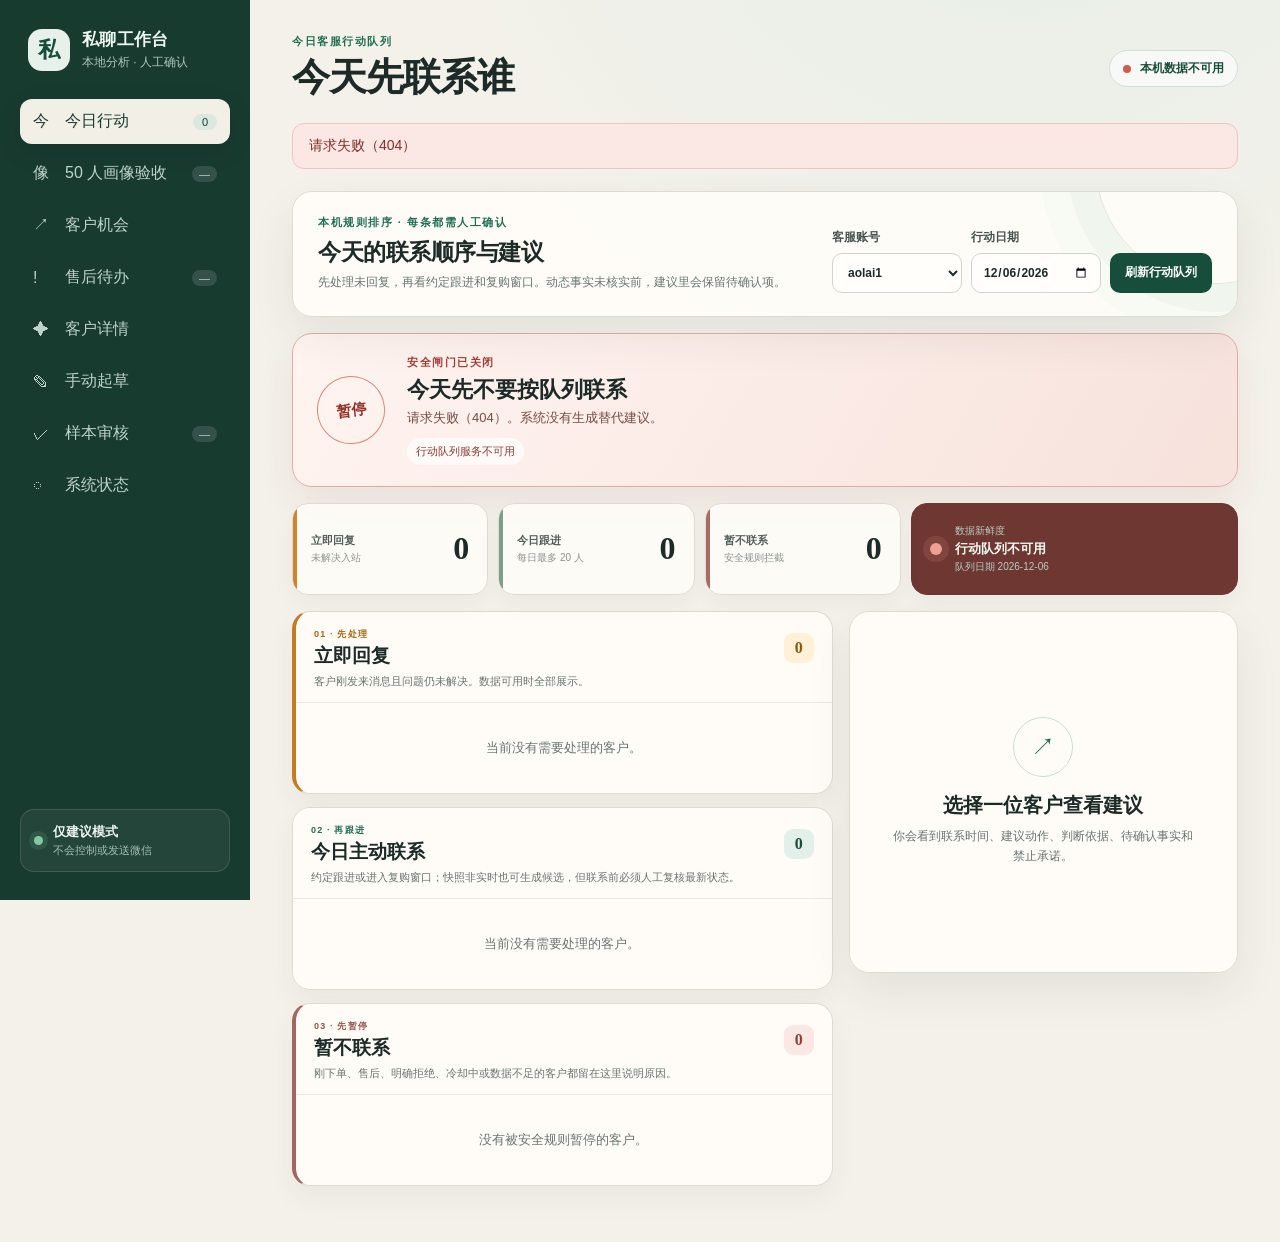
==== commit db976816: "feat: add Kimi sales profile pilot" ====
--- a/wechat_cs/static/index.html
+++ b/wechat_cs/static/index.html
@@ -25,6 +25,10 @@
           <span aria-hidden="true">今</span><span>今日行动</span>
           <em id="navActionCount">—</em>
         </button>
+        <button class="nav-item" data-view="profiles">
+          <span aria-hidden="true">像</span><span>50 人画像验收</span>
+          <em id="navProfileCount">—</em>
+        </button>
         <button class="nav-item" data-view="opportunities">
           <span aria-hidden="true">↗</span><span>客户机会</span>
         </button>
@@ -130,6 +134,148 @@
             </div>
             <div id="actionDetailContent" class="hidden"></div>
           </aside>
+        </div>
+      </section>
+
+      <section class="view" id="view-profiles" aria-labelledby="pageTitle">
+        <div class="profile-snapshot-banner" role="note">
+          <div>
+            <p class="eyebrow">固定历史快照 · 仅供人工验收</p>
+            <h2>50 人销售作战卡</h2>
+            <p id="salesProfileRunSummary">历史快照截止时间：正在读取…</p>
+          </div>
+          <strong>联系前核对最新状态</strong>
+        </div>
+
+        <div class="profile-review-workspace">
+          <aside class="profile-subjects panel" aria-label="画像客户清单">
+            <form id="salesProfileFilters" class="profile-filters">
+              <label for="salesProfileStratum">客户分层
+                <select id="salesProfileStratum" name="stratum">
+                  <option value="">全部分层</option>
+                  <option value="complex_risk">复杂售后 / 拒绝</option>
+                  <option value="future_return_wait">未来回访 / 等待</option>
+                  <option value="high_frequency">高频客户</option>
+                  <option value="high_value">高客单 / 高消费</option>
+                  <option value="dormant_repeat">沉睡复购</option>
+                  <option value="control">普通对照</option>
+                </select>
+              </label>
+              <label for="salesProfileStatus">生成 / 审核状态
+                <select id="salesProfileStatus" name="status">
+                  <option value="">全部状态</option>
+                  <option value="pending">待生成</option>
+                  <option value="running">生成中</option>
+                  <option value="succeeded">已生成</option>
+                  <option value="failed">生成失败</option>
+                  <option value="unreviewed">待人工审核</option>
+                  <option value="reviewed">已人工审核</option>
+                </select>
+              </label>
+              <button class="secondary-button" type="submit">刷新清单</button>
+            </form>
+            <div id="salesProfileList" class="profile-subject-list loading-block">正在读取 50 人名单…</div>
+          </aside>
+
+          <article id="salesProfileDetail" class="profile-detail panel" aria-live="polite">
+            <div id="salesProfileDetailEmpty" class="profile-detail-empty">
+              <span aria-hidden="true">像</span>
+              <h2>选择一位客户审核画像</h2>
+              <p>右侧会展示完整作战卡、可追溯证据和五项人工评分。本页没有发消息能力。</p>
+            </div>
+
+            <div id="salesProfileDetailContent" class="hidden">
+              <header class="profile-detail-header">
+                <div>
+                  <p class="eyebrow" id="salesProfileStratumLabel">销售画像</p>
+                  <h2 id="salesProfileCustomerName">匿名客户</h2>
+                  <p id="salesProfileCustomerMeta">—</p>
+                </div>
+                <span id="salesProfileReviewBadge" class="profile-review-badge">待审核</span>
+              </header>
+
+              <div class="profile-live-warning">
+                <strong>联系前核对最新状态</strong>
+                <span id="salesProfileContactWarning">画像来自固定历史截止点，不代表客户当前状态。</span>
+              </div>
+
+              <div class="sales-card-grid" id="salesCardGrid">
+                <section class="sales-card-section"><h3>客户价值</h3><div id="profileCustomerValue"></div></section>
+                <section class="sales-card-section"><h3>商品偏好</h3><div id="profileProductPreferences"></div></section>
+                <section class="sales-card-section"><h3>时间节律</h3><div id="profileTimeRhythm"></div></section>
+                <section class="sales-card-section"><h3>购买驱动力</h3><div id="profilePurchaseDrivers"></div></section>
+                <section class="sales-card-section"><h3>历史承诺</h3><div id="profileHistoricalCommitments"></div></section>
+                <section class="sales-card-section"><h3>当前机会</h3><div id="profileCurrentOpportunity"></div></section>
+                <section class="sales-card-section"><h3>建议联系理由</h3><div id="profileContactReason"></div></section>
+                <section class="sales-card-section opening"><h3>自然开场</h3><div id="profileNaturalOpening"></div></section>
+                <section class="sales-card-section risk"><h3>风险</h3><div id="profileRisks"></div></section>
+                <section class="sales-card-section unknown"><h3>未知项</h3><div id="profileUnknowns"></div></section>
+              </div>
+
+              <details class="profile-evidence" open>
+                <summary>展开证据与确定性事实 <span id="salesProfileEvidenceCount">0 条</span></summary>
+                <div id="salesProfileFacts"></div>
+                <div id="salesProfileEvidenceList"></div>
+              </details>
+
+              <form id="salesProfileReviewForm" class="profile-review-form">
+                <div class="profile-review-heading">
+                  <div><p class="eyebrow">人工验收</p><h3>给这张作战卡评分</h3></div>
+                  <small>每项 1–5 分，保存时绑定当前卡片版本</small>
+                </div>
+                <div class="profile-score-grid">
+                  <label for="scoreFactAccuracy">事实准确度
+                    <select id="scoreFactAccuracy" name="fact_accuracy" required>
+                      <option value="" selected disabled>请选择</option><option value="1">1</option><option value="2">2</option><option value="3">3</option><option value="4">4</option><option value="5">5</option>
+                    </select>
+                  </label>
+                  <label for="scoreInsightUsefulness">洞察实用性
+                    <select id="scoreInsightUsefulness" name="insight_usefulness" required>
+                      <option value="" selected disabled>请选择</option><option value="1">1</option><option value="2">2</option><option value="3">3</option><option value="4">4</option><option value="5">5</option>
+                    </select>
+                  </label>
+                  <label for="scoreSalesRealism">销售真实感
+                    <select id="scoreSalesRealism" name="sales_realism" required>
+                      <option value="" selected disabled>请选择</option><option value="1">1</option><option value="2">2</option><option value="3">3</option><option value="4">4</option><option value="5">5</option>
+                    </select>
+                  </label>
+                  <label for="scoreTimingQuality">时机质量
+                    <select id="scoreTimingQuality" name="timing_quality" required>
+                      <option value="" selected disabled>请选择</option><option value="1">1</option><option value="2">2</option><option value="3">3</option><option value="4">4</option><option value="5">5</option>
+                    </select>
+                  </label>
+                  <label for="scoreEvidenceQuality">证据质量
+                    <select id="scoreEvidenceQuality" name="evidence_quality" required>
+                      <option value="" selected disabled>请选择</option><option value="1">1</option><option value="2">2</option><option value="3">3</option><option value="4">4</option><option value="5">5</option>
+                    </select>
+                  </label>
+                </div>
+                <div class="profile-review-fields">
+                  <label for="salesProfileVerdict">审核结论
+                    <select id="salesProfileVerdict" required>
+                      <option value="" selected disabled>请选择</option>
+                      <option value="approved">approved · 通过</option>
+                      <option value="edited">edited · 修改后通过</option>
+                      <option value="rejected">rejected · 拒绝</option>
+                    </select>
+                  </label>
+                  <label for="salesProfileReviewer">审核人
+                    <input id="salesProfileReviewer" maxlength="120" autocomplete="off" placeholder="operator_id" required>
+                  </label>
+                </div>
+                <label for="salesProfileCorrections">修正内容（JSON；选择 edited 时必填）
+                  <textarea id="salesProfileCorrections" rows="4" maxlength="12000" placeholder='例如：{"自然开场":"建议改为……"}'></textarea>
+                </label>
+                <label for="salesProfileNotes">审核备注
+                  <textarea id="salesProfileNotes" rows="3" maxlength="4000" placeholder="记录判断依据或需要补证的地方"></textarea>
+                </label>
+                <div class="profile-review-actions">
+                  <button id="saveSalesProfileReview" class="primary-button" type="submit">保存审核</button>
+                  <p id="salesProfileReviewStatus" role="status"></p>
+                </div>
+              </form>
+            </div>
+          </article>
         </div>
       </section>
 
--- a/wechat_cs/static/styles.css
+++ b/wechat_cs/static/styles.css
@@ -22,9 +22,9 @@
 * { box-sizing: border-box; }
 html { min-width: 320px; background: var(--bg); }
 body { margin: 0; color: var(--ink); background: radial-gradient(circle at 80% -20%, #e5efe8 0, transparent 38%), var(--bg); }
-button, input, textarea { font: inherit; }
+button, input, select, textarea { font: inherit; }
 button { color: inherit; }
-button:focus-visible, input:focus-visible, textarea:focus-visible { outline: 3px solid rgba(33, 110, 83, 0.22); outline-offset: 2px; }
+button:focus-visible, input:focus-visible, select:focus-visible, textarea:focus-visible { outline: 3px solid rgba(33, 110, 83, 0.22); outline-offset: 2px; }
 .hidden { display: none !important; }
 
 .app-shell { display: grid; grid-template-columns: 250px minmax(0, 1fr); min-height: 100vh; }
@@ -189,6 +189,82 @@
 .action-draft-status.success { color: var(--green-dark); }
 .action-draft-status.error { color: var(--red); }
 
+.profile-snapshot-banner { margin-bottom: 16px; padding: 22px 24px; display: flex; justify-content: space-between; align-items: center; gap: 24px; border-radius: 18px; background: linear-gradient(120deg, #173f33, #245a47); color: white; box-shadow: 0 16px 38px rgba(24,59,48,.14); }
+.profile-snapshot-banner .eyebrow { color: #aad0bc; }
+.profile-snapshot-banner h2 { margin: 6px 0 4px; font-family: Georgia, "Songti SC", serif; font-size: 23px; }
+.profile-snapshot-banner p:last-child { margin: 0; color: #c7dbd0; font-size: 12px; }
+.profile-snapshot-banner > strong { flex: none; padding: 9px 12px; border: 1px solid rgba(255,226,174,.45); border-radius: 999px; background: rgba(255,226,174,.12); color: #ffe2ae; font-size: 12px; }
+.profile-review-workspace { display: grid; grid-template-columns: minmax(310px, .68fr) minmax(600px, 1.7fr); gap: 16px; align-items: start; }
+.profile-subjects { position: sticky; top: 24px; max-height: calc(100vh - 48px); overflow: hidden; }
+.profile-filters { padding: 16px; display: grid; grid-template-columns: 1fr 1fr; gap: 10px; border-bottom: 1px solid var(--line); background: #faf8f2; }
+.profile-filters label { gap: 5px; font-size: 10px; }
+.profile-filters select, .profile-review-form select { width: 100%; height: 38px; border: 1px solid #d2d2ca; border-radius: 9px; padding: 0 9px; background: #fffefa; color: var(--ink); }
+.profile-filters button { grid-column: 1 / -1; }
+.profile-subject-list { max-height: calc(100vh - 245px); overflow: auto; }
+.profile-subject-row { width: 100%; padding: 14px 15px; display: grid; gap: 8px; border: 0; border-bottom: 1px solid #ebe8e0; background: transparent; text-align: left; cursor: pointer; }
+.profile-subject-row:last-child { border-bottom: 0; }
+.profile-subject-row:hover { background: #f8f6ef; }
+.profile-subject-row.selected { background: #eef4ef; box-shadow: inset 3px 0 var(--green); }
+.profile-subject-head, .profile-subject-meta { display: flex; align-items: center; gap: 8px; }
+.profile-subject-head { justify-content: space-between; }
+.profile-subject-head strong { min-width: 0; overflow: hidden; text-overflow: ellipsis; white-space: nowrap; font-size: 13px; }
+.profile-subject-meta { color: var(--muted); font-size: 9px; }
+.profile-subject-meta span + span::before { content: "·"; margin-right: 8px; color: #b2b7b2; }
+.profile-status, .profile-review-badge { flex: none; padding: 4px 7px; border-radius: 999px; background: var(--amber-soft); color: #81500e; font-size: 9px; font-weight: 800; }
+.profile-status.status-approved, .profile-status.status-edited, .profile-review-badge.status-approved, .profile-review-badge.status-edited { background: var(--green-soft); color: var(--green-dark); }
+.profile-status.status-rejected, .profile-status.status-failed, .profile-review-badge.status-rejected, .profile-review-badge.status-failed { background: var(--red-soft); color: var(--red); }
+.profile-detail { min-height: 620px; overflow: hidden; transition: opacity .15s ease; }
+.profile-detail.is-loading { opacity: .58; pointer-events: none; }
+.profile-detail-empty { min-height: 620px; padding: 50px 30px; display: grid; place-items: center; align-content: center; text-align: center; }
+.profile-detail-empty > span { width: 62px; height: 62px; margin-bottom: 15px; display: grid; place-items: center; border: 1px solid #caddd1; border-radius: 20px; color: var(--green); font-family: Georgia, serif; font-size: 22px; }
+.profile-detail-empty h2 { margin: 0; font-family: Georgia, "Songti SC", serif; font-size: 21px; }
+.profile-detail-empty p { max-width: 390px; margin: 9px 0 0; color: var(--muted); font-size: 12px; line-height: 1.7; }
+.profile-detail-header { padding: 22px 24px 18px; display: flex; justify-content: space-between; align-items: flex-start; gap: 18px; border-bottom: 1px solid var(--line); }
+.profile-detail-header h2 { margin: 5px 0 4px; font-family: Georgia, "Songti SC", serif; font-size: 24px; }
+.profile-detail-header p:last-child { margin: 0; color: var(--muted); font-size: 10px; }
+.profile-live-warning { margin: 16px 20px 0; padding: 13px 15px; display: flex; align-items: center; gap: 12px; border: 1px solid #e6c78d; border-radius: 11px; background: var(--amber-soft); color: #76501b; }
+.profile-live-warning strong { flex: none; font-size: 11px; }
+.profile-live-warning span { font-size: 10px; line-height: 1.55; }
+.sales-card-grid { padding: 18px 20px; display: grid; grid-template-columns: repeat(2, minmax(0, 1fr)); gap: 11px; }
+.sales-card-section { min-height: 118px; padding: 15px; border: 1px solid #e3e0d7; border-radius: 13px; background: #fffefa; }
+.sales-card-section.opening { grid-column: 1 / -1; min-height: 90px; border-color: #bcd8c8; background: #edf6f0; }
+.sales-card-section.risk { border-color: #edc9c3; background: #fff6f3; }
+.sales-card-section.unknown { border-color: #ddd8ca; background: #f4f2eb; }
+.sales-card-section h3 { margin: 0 0 9px; color: #34443e; font-size: 11px; letter-spacing: .04em; }
+.profile-value-copy, .profile-value-empty { margin: 0; white-space: pre-wrap; color: #485650; font-size: 11px; line-height: 1.7; }
+.profile-value-empty { color: #929993; font-style: italic; }
+.profile-value-list { margin: 0; padding-left: 17px; color: #485650; font-size: 11px; line-height: 1.7; }
+.profile-value-facts { margin: 0; display: grid; grid-template-columns: minmax(78px, .45fr) 1fr; gap: 6px 9px; font-size: 10px; line-height: 1.55; }
+.profile-value-facts dt { color: var(--muted); }
+.profile-value-facts dd { margin: 0; color: #34423d; }
+.profile-evidence { margin: 0 20px 18px; border: 1px solid #d9d6cd; border-radius: 13px; overflow: hidden; background: #fbfaf5; }
+.profile-evidence summary { padding: 13px 15px; display: flex; justify-content: space-between; gap: 15px; background: #f0eee7; color: #43504b; font-size: 11px; font-weight: 800; cursor: pointer; list-style-position: inside; }
+.profile-evidence summary span { margin-left: auto; color: var(--muted); font-size: 9px; }
+#salesProfileFacts, #salesProfileEvidenceList { padding: 0 15px 14px; }
+#salesProfileFacts:empty { display: none; }
+.evidence-group-heading { padding: 14px 0 8px; display: flex; justify-content: space-between; gap: 12px; }
+.evidence-group-heading strong { font-size: 11px; }
+.evidence-group-heading small { color: var(--muted); font-size: 9px; }
+.profile-facts-body { padding: 12px; border-radius: 10px; background: white; }
+.profile-evidence-item { padding: 11px 12px; border: 1px solid #e3e0d8; border-radius: 10px; background: white; }
+.profile-evidence-item + .profile-evidence-item { margin-top: 8px; }
+.profile-evidence-head { display: flex; justify-content: space-between; gap: 10px; align-items: center; }
+.profile-evidence-head strong { font-size: 10px; }
+.profile-evidence-head code { max-width: 60%; overflow: hidden; text-overflow: ellipsis; white-space: nowrap; color: #7c8580; font-size: 8px; }
+.profile-evidence-item p { margin: 7px 0 0; white-space: pre-wrap; color: #4b5852; font-size: 10px; line-height: 1.65; }
+.profile-review-form { padding: 20px; border-top: 1px solid var(--line); background: #f8f6ef; }
+.profile-review-heading { margin-bottom: 14px; display: flex; justify-content: space-between; align-items: end; gap: 14px; }
+.profile-review-heading h3 { margin: 5px 0 0; font-family: Georgia, "Songti SC", serif; font-size: 19px; }
+.profile-review-heading small { color: var(--muted); font-size: 9px; }
+.profile-score-grid { display: grid; grid-template-columns: repeat(5, minmax(0, 1fr)); gap: 8px; }
+.profile-score-grid label { font-size: 10px; }
+.profile-review-fields { margin-top: 11px; display: grid; grid-template-columns: 1fr 1fr; gap: 10px; }
+.profile-review-form > label { margin-top: 11px; }
+.profile-review-actions { margin-top: 13px; display: flex; align-items: center; gap: 13px; }
+#salesProfileReviewStatus { margin: 0; color: var(--muted); font-size: 10px; }
+#salesProfileReviewStatus.success { color: var(--green-dark); }
+#salesProfileReviewStatus.error { color: var(--red); }
+
 .stat-grid { display: grid; grid-template-columns: repeat(3, minmax(0, 1fr)); gap: 16px; margin-bottom: 18px; }
 .stat-card { position: relative; min-height: 128px; padding: 22px; border: 1px solid var(--line); border-radius: var(--radius); background: rgba(255,253,248,.85); box-shadow: var(--shadow); overflow: hidden; }
 .stat-card::after { content: ""; position: absolute; right: -24px; bottom: -36px; width: 110px; height: 110px; border-radius: 50%; background: #edf0ea; }
@@ -338,6 +414,9 @@
   .action-command { align-items: flex-start; flex-direction: column; }
   .action-workspace { grid-template-columns: 1fr; }
   .action-detail { position: static; max-height: none; }
+  .profile-review-workspace { grid-template-columns: 1fr; }
+  .profile-subjects { position: static; max-height: none; }
+  .profile-subject-list { max-height: 420px; }
   .queue-overview { grid-template-columns: repeat(3, minmax(0, 1fr)); }
   .queue-freshness { grid-column: 1 / -1; }
 }
@@ -381,4 +460,12 @@
   .action-window { min-width: 0; width: 100%; }
   .detail-header { flex-direction: column; }
   .draft-fact-inputs > div { grid-template-columns: 1fr; }
+  .profile-snapshot-banner { align-items: flex-start; flex-direction: column; }
+  .profile-filters { grid-template-columns: 1fr; }
+  .profile-filters button { grid-column: auto; }
+  .sales-card-grid { grid-template-columns: 1fr; }
+  .sales-card-section.opening { grid-column: auto; }
+  .profile-score-grid { grid-template-columns: repeat(2, minmax(0, 1fr)); }
+  .profile-review-fields { grid-template-columns: 1fr; }
+  .profile-review-heading { align-items: flex-start; flex-direction: column; }
 }
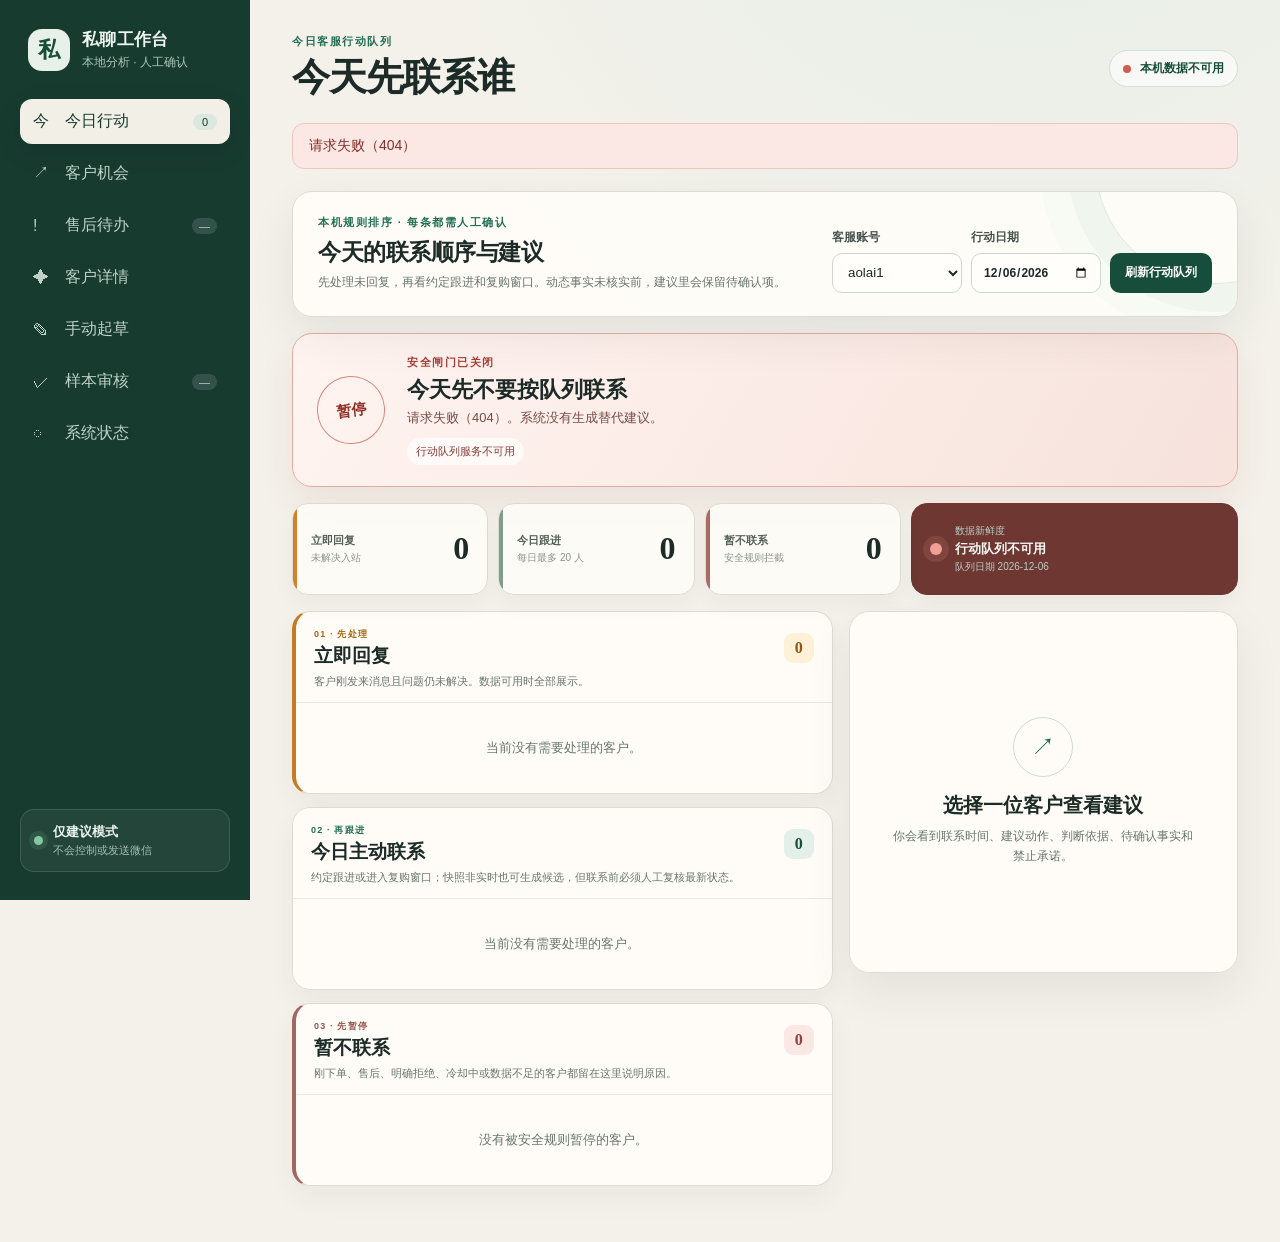
==== commit d5220703: "Merge d04a4f26d3061dc92f84464088ab0fec45be0eef into 930cd597f7b921d09d7c060a910abaee8a8f5aab" ====
--- a/wechat_cs/static/index.html
+++ b/wechat_cs/static/index.html
@@ -25,10 +25,6 @@
           <span aria-hidden="true">今</span><span>今日行动</span>
           <em id="navActionCount">—</em>
         </button>
-        <button class="nav-item" data-view="profiles">
-          <span aria-hidden="true">像</span><span>50 人画像验收</span>
-          <em id="navProfileCount">—</em>
-        </button>
         <button class="nav-item" data-view="opportunities">
           <span aria-hidden="true">↗</span><span>客户机会</span>
         </button>
@@ -134,148 +130,6 @@
             </div>
             <div id="actionDetailContent" class="hidden"></div>
           </aside>
-        </div>
-      </section>
-
-      <section class="view" id="view-profiles" aria-labelledby="pageTitle">
-        <div class="profile-snapshot-banner" role="note">
-          <div>
-            <p class="eyebrow">固定历史快照 · 仅供人工验收</p>
-            <h2>50 人销售作战卡</h2>
-            <p id="salesProfileRunSummary">历史快照截止时间：正在读取…</p>
-          </div>
-          <strong>联系前核对最新状态</strong>
-        </div>
-
-        <div class="profile-review-workspace">
-          <aside class="profile-subjects panel" aria-label="画像客户清单">
-            <form id="salesProfileFilters" class="profile-filters">
-              <label for="salesProfileStratum">客户分层
-                <select id="salesProfileStratum" name="stratum">
-                  <option value="">全部分层</option>
-                  <option value="complex_risk">复杂售后 / 拒绝</option>
-                  <option value="future_return_wait">未来回访 / 等待</option>
-                  <option value="high_frequency">高频客户</option>
-                  <option value="high_value">高客单 / 高消费</option>
-                  <option value="dormant_repeat">沉睡复购</option>
-                  <option value="control">普通对照</option>
-                </select>
-              </label>
-              <label for="salesProfileStatus">生成 / 审核状态
-                <select id="salesProfileStatus" name="status">
-                  <option value="">全部状态</option>
-                  <option value="pending">待生成</option>
-                  <option value="running">生成中</option>
-                  <option value="succeeded">已生成</option>
-                  <option value="failed">生成失败</option>
-                  <option value="unreviewed">待人工审核</option>
-                  <option value="reviewed">已人工审核</option>
-                </select>
-              </label>
-              <button class="secondary-button" type="submit">刷新清单</button>
-            </form>
-            <div id="salesProfileList" class="profile-subject-list loading-block">正在读取 50 人名单…</div>
-          </aside>
-
-          <article id="salesProfileDetail" class="profile-detail panel" aria-live="polite">
-            <div id="salesProfileDetailEmpty" class="profile-detail-empty">
-              <span aria-hidden="true">像</span>
-              <h2>选择一位客户审核画像</h2>
-              <p>右侧会展示完整作战卡、可追溯证据和五项人工评分。本页没有发消息能力。</p>
-            </div>
-
-            <div id="salesProfileDetailContent" class="hidden">
-              <header class="profile-detail-header">
-                <div>
-                  <p class="eyebrow" id="salesProfileStratumLabel">销售画像</p>
-                  <h2 id="salesProfileCustomerName">匿名客户</h2>
-                  <p id="salesProfileCustomerMeta">—</p>
-                </div>
-                <span id="salesProfileReviewBadge" class="profile-review-badge">待审核</span>
-              </header>
-
-              <div class="profile-live-warning">
-                <strong>联系前核对最新状态</strong>
-                <span id="salesProfileContactWarning">画像来自固定历史截止点，不代表客户当前状态。</span>
-              </div>
-
-              <div class="sales-card-grid" id="salesCardGrid">
-                <section class="sales-card-section"><h3>客户价值</h3><div id="profileCustomerValue"></div></section>
-                <section class="sales-card-section"><h3>商品偏好</h3><div id="profileProductPreferences"></div></section>
-                <section class="sales-card-section"><h3>时间节律</h3><div id="profileTimeRhythm"></div></section>
-                <section class="sales-card-section"><h3>购买驱动力</h3><div id="profilePurchaseDrivers"></div></section>
-                <section class="sales-card-section"><h3>历史承诺</h3><div id="profileHistoricalCommitments"></div></section>
-                <section class="sales-card-section"><h3>当前机会</h3><div id="profileCurrentOpportunity"></div></section>
-                <section class="sales-card-section"><h3>建议联系理由</h3><div id="profileContactReason"></div></section>
-                <section class="sales-card-section opening"><h3>自然开场</h3><div id="profileNaturalOpening"></div></section>
-                <section class="sales-card-section risk"><h3>风险</h3><div id="profileRisks"></div></section>
-                <section class="sales-card-section unknown"><h3>未知项</h3><div id="profileUnknowns"></div></section>
-              </div>
-
-              <details class="profile-evidence" open>
-                <summary>展开证据与确定性事实 <span id="salesProfileEvidenceCount">0 条</span></summary>
-                <div id="salesProfileFacts"></div>
-                <div id="salesProfileEvidenceList"></div>
-              </details>
-
-              <form id="salesProfileReviewForm" class="profile-review-form">
-                <div class="profile-review-heading">
-                  <div><p class="eyebrow">人工验收</p><h3>给这张作战卡评分</h3></div>
-                  <small>每项 1–5 分，保存时绑定当前卡片版本</small>
-                </div>
-                <div class="profile-score-grid">
-                  <label for="scoreFactAccuracy">事实准确度
-                    <select id="scoreFactAccuracy" name="fact_accuracy" required>
-                      <option value="" selected disabled>请选择</option><option value="1">1</option><option value="2">2</option><option value="3">3</option><option value="4">4</option><option value="5">5</option>
-                    </select>
-                  </label>
-                  <label for="scoreInsightUsefulness">洞察实用性
-                    <select id="scoreInsightUsefulness" name="insight_usefulness" required>
-                      <option value="" selected disabled>请选择</option><option value="1">1</option><option value="2">2</option><option value="3">3</option><option value="4">4</option><option value="5">5</option>
-                    </select>
-                  </label>
-                  <label for="scoreSalesRealism">销售真实感
-                    <select id="scoreSalesRealism" name="sales_realism" required>
-                      <option value="" selected disabled>请选择</option><option value="1">1</option><option value="2">2</option><option value="3">3</option><option value="4">4</option><option value="5">5</option>
-                    </select>
-                  </label>
-                  <label for="scoreTimingQuality">时机质量
-                    <select id="scoreTimingQuality" name="timing_quality" required>
-                      <option value="" selected disabled>请选择</option><option value="1">1</option><option value="2">2</option><option value="3">3</option><option value="4">4</option><option value="5">5</option>
-                    </select>
-                  </label>
-                  <label for="scoreEvidenceQuality">证据质量
-                    <select id="scoreEvidenceQuality" name="evidence_quality" required>
-                      <option value="" selected disabled>请选择</option><option value="1">1</option><option value="2">2</option><option value="3">3</option><option value="4">4</option><option value="5">5</option>
-                    </select>
-                  </label>
-                </div>
-                <div class="profile-review-fields">
-                  <label for="salesProfileVerdict">审核结论
-                    <select id="salesProfileVerdict" required>
-                      <option value="" selected disabled>请选择</option>
-                      <option value="approved">approved · 通过</option>
-                      <option value="edited">edited · 修改后通过</option>
-                      <option value="rejected">rejected · 拒绝</option>
-                    </select>
-                  </label>
-                  <label for="salesProfileReviewer">审核人
-                    <input id="salesProfileReviewer" maxlength="120" autocomplete="off" placeholder="operator_id" required>
-                  </label>
-                </div>
-                <label for="salesProfileCorrections">修正内容（JSON；选择 edited 时必填）
-                  <textarea id="salesProfileCorrections" rows="4" maxlength="12000" placeholder='例如：{"自然开场":"建议改为……"}'></textarea>
-                </label>
-                <label for="salesProfileNotes">审核备注
-                  <textarea id="salesProfileNotes" rows="3" maxlength="4000" placeholder="记录判断依据或需要补证的地方"></textarea>
-                </label>
-                <div class="profile-review-actions">
-                  <button id="saveSalesProfileReview" class="primary-button" type="submit">保存审核</button>
-                  <p id="salesProfileReviewStatus" role="status"></p>
-                </div>
-              </form>
-            </div>
-          </article>
         </div>
       </section>
 
--- a/wechat_cs/static/styles.css
+++ b/wechat_cs/static/styles.css
@@ -22,9 +22,9 @@
 * { box-sizing: border-box; }
 html { min-width: 320px; background: var(--bg); }
 body { margin: 0; color: var(--ink); background: radial-gradient(circle at 80% -20%, #e5efe8 0, transparent 38%), var(--bg); }
-button, input, select, textarea { font: inherit; }
+button, input, textarea { font: inherit; }
 button { color: inherit; }
-button:focus-visible, input:focus-visible, select:focus-visible, textarea:focus-visible { outline: 3px solid rgba(33, 110, 83, 0.22); outline-offset: 2px; }
+button:focus-visible, input:focus-visible, textarea:focus-visible { outline: 3px solid rgba(33, 110, 83, 0.22); outline-offset: 2px; }
 .hidden { display: none !important; }
 
 .app-shell { display: grid; grid-template-columns: 250px minmax(0, 1fr); min-height: 100vh; }
@@ -189,82 +189,6 @@
 .action-draft-status.success { color: var(--green-dark); }
 .action-draft-status.error { color: var(--red); }
 
-.profile-snapshot-banner { margin-bottom: 16px; padding: 22px 24px; display: flex; justify-content: space-between; align-items: center; gap: 24px; border-radius: 18px; background: linear-gradient(120deg, #173f33, #245a47); color: white; box-shadow: 0 16px 38px rgba(24,59,48,.14); }
-.profile-snapshot-banner .eyebrow { color: #aad0bc; }
-.profile-snapshot-banner h2 { margin: 6px 0 4px; font-family: Georgia, "Songti SC", serif; font-size: 23px; }
-.profile-snapshot-banner p:last-child { margin: 0; color: #c7dbd0; font-size: 12px; }
-.profile-snapshot-banner > strong { flex: none; padding: 9px 12px; border: 1px solid rgba(255,226,174,.45); border-radius: 999px; background: rgba(255,226,174,.12); color: #ffe2ae; font-size: 12px; }
-.profile-review-workspace { display: grid; grid-template-columns: minmax(310px, .68fr) minmax(600px, 1.7fr); gap: 16px; align-items: start; }
-.profile-subjects { position: sticky; top: 24px; max-height: calc(100vh - 48px); overflow: hidden; }
-.profile-filters { padding: 16px; display: grid; grid-template-columns: 1fr 1fr; gap: 10px; border-bottom: 1px solid var(--line); background: #faf8f2; }
-.profile-filters label { gap: 5px; font-size: 10px; }
-.profile-filters select, .profile-review-form select { width: 100%; height: 38px; border: 1px solid #d2d2ca; border-radius: 9px; padding: 0 9px; background: #fffefa; color: var(--ink); }
-.profile-filters button { grid-column: 1 / -1; }
-.profile-subject-list { max-height: calc(100vh - 245px); overflow: auto; }
-.profile-subject-row { width: 100%; padding: 14px 15px; display: grid; gap: 8px; border: 0; border-bottom: 1px solid #ebe8e0; background: transparent; text-align: left; cursor: pointer; }
-.profile-subject-row:last-child { border-bottom: 0; }
-.profile-subject-row:hover { background: #f8f6ef; }
-.profile-subject-row.selected { background: #eef4ef; box-shadow: inset 3px 0 var(--green); }
-.profile-subject-head, .profile-subject-meta { display: flex; align-items: center; gap: 8px; }
-.profile-subject-head { justify-content: space-between; }
-.profile-subject-head strong { min-width: 0; overflow: hidden; text-overflow: ellipsis; white-space: nowrap; font-size: 13px; }
-.profile-subject-meta { color: var(--muted); font-size: 9px; }
-.profile-subject-meta span + span::before { content: "·"; margin-right: 8px; color: #b2b7b2; }
-.profile-status, .profile-review-badge { flex: none; padding: 4px 7px; border-radius: 999px; background: var(--amber-soft); color: #81500e; font-size: 9px; font-weight: 800; }
-.profile-status.status-approved, .profile-status.status-edited, .profile-review-badge.status-approved, .profile-review-badge.status-edited { background: var(--green-soft); color: var(--green-dark); }
-.profile-status.status-rejected, .profile-status.status-failed, .profile-review-badge.status-rejected, .profile-review-badge.status-failed { background: var(--red-soft); color: var(--red); }
-.profile-detail { min-height: 620px; overflow: hidden; transition: opacity .15s ease; }
-.profile-detail.is-loading { opacity: .58; pointer-events: none; }
-.profile-detail-empty { min-height: 620px; padding: 50px 30px; display: grid; place-items: center; align-content: center; text-align: center; }
-.profile-detail-empty > span { width: 62px; height: 62px; margin-bottom: 15px; display: grid; place-items: center; border: 1px solid #caddd1; border-radius: 20px; color: var(--green); font-family: Georgia, serif; font-size: 22px; }
-.profile-detail-empty h2 { margin: 0; font-family: Georgia, "Songti SC", serif; font-size: 21px; }
-.profile-detail-empty p { max-width: 390px; margin: 9px 0 0; color: var(--muted); font-size: 12px; line-height: 1.7; }
-.profile-detail-header { padding: 22px 24px 18px; display: flex; justify-content: space-between; align-items: flex-start; gap: 18px; border-bottom: 1px solid var(--line); }
-.profile-detail-header h2 { margin: 5px 0 4px; font-family: Georgia, "Songti SC", serif; font-size: 24px; }
-.profile-detail-header p:last-child { margin: 0; color: var(--muted); font-size: 10px; }
-.profile-live-warning { margin: 16px 20px 0; padding: 13px 15px; display: flex; align-items: center; gap: 12px; border: 1px solid #e6c78d; border-radius: 11px; background: var(--amber-soft); color: #76501b; }
-.profile-live-warning strong { flex: none; font-size: 11px; }
-.profile-live-warning span { font-size: 10px; line-height: 1.55; }
-.sales-card-grid { padding: 18px 20px; display: grid; grid-template-columns: repeat(2, minmax(0, 1fr)); gap: 11px; }
-.sales-card-section { min-height: 118px; padding: 15px; border: 1px solid #e3e0d7; border-radius: 13px; background: #fffefa; }
-.sales-card-section.opening { grid-column: 1 / -1; min-height: 90px; border-color: #bcd8c8; background: #edf6f0; }
-.sales-card-section.risk { border-color: #edc9c3; background: #fff6f3; }
-.sales-card-section.unknown { border-color: #ddd8ca; background: #f4f2eb; }
-.sales-card-section h3 { margin: 0 0 9px; color: #34443e; font-size: 11px; letter-spacing: .04em; }
-.profile-value-copy, .profile-value-empty { margin: 0; white-space: pre-wrap; color: #485650; font-size: 11px; line-height: 1.7; }
-.profile-value-empty { color: #929993; font-style: italic; }
-.profile-value-list { margin: 0; padding-left: 17px; color: #485650; font-size: 11px; line-height: 1.7; }
-.profile-value-facts { margin: 0; display: grid; grid-template-columns: minmax(78px, .45fr) 1fr; gap: 6px 9px; font-size: 10px; line-height: 1.55; }
-.profile-value-facts dt { color: var(--muted); }
-.profile-value-facts dd { margin: 0; color: #34423d; }
-.profile-evidence { margin: 0 20px 18px; border: 1px solid #d9d6cd; border-radius: 13px; overflow: hidden; background: #fbfaf5; }
-.profile-evidence summary { padding: 13px 15px; display: flex; justify-content: space-between; gap: 15px; background: #f0eee7; color: #43504b; font-size: 11px; font-weight: 800; cursor: pointer; list-style-position: inside; }
-.profile-evidence summary span { margin-left: auto; color: var(--muted); font-size: 9px; }
-#salesProfileFacts, #salesProfileEvidenceList { padding: 0 15px 14px; }
-#salesProfileFacts:empty { display: none; }
-.evidence-group-heading { padding: 14px 0 8px; display: flex; justify-content: space-between; gap: 12px; }
-.evidence-group-heading strong { font-size: 11px; }
-.evidence-group-heading small { color: var(--muted); font-size: 9px; }
-.profile-facts-body { padding: 12px; border-radius: 10px; background: white; }
-.profile-evidence-item { padding: 11px 12px; border: 1px solid #e3e0d8; border-radius: 10px; background: white; }
-.profile-evidence-item + .profile-evidence-item { margin-top: 8px; }
-.profile-evidence-head { display: flex; justify-content: space-between; gap: 10px; align-items: center; }
-.profile-evidence-head strong { font-size: 10px; }
-.profile-evidence-head code { max-width: 60%; overflow: hidden; text-overflow: ellipsis; white-space: nowrap; color: #7c8580; font-size: 8px; }
-.profile-evidence-item p { margin: 7px 0 0; white-space: pre-wrap; color: #4b5852; font-size: 10px; line-height: 1.65; }
-.profile-review-form { padding: 20px; border-top: 1px solid var(--line); background: #f8f6ef; }
-.profile-review-heading { margin-bottom: 14px; display: flex; justify-content: space-between; align-items: end; gap: 14px; }
-.profile-review-heading h3 { margin: 5px 0 0; font-family: Georgia, "Songti SC", serif; font-size: 19px; }
-.profile-review-heading small { color: var(--muted); font-size: 9px; }
-.profile-score-grid { display: grid; grid-template-columns: repeat(5, minmax(0, 1fr)); gap: 8px; }
-.profile-score-grid label { font-size: 10px; }
-.profile-review-fields { margin-top: 11px; display: grid; grid-template-columns: 1fr 1fr; gap: 10px; }
-.profile-review-form > label { margin-top: 11px; }
-.profile-review-actions { margin-top: 13px; display: flex; align-items: center; gap: 13px; }
-#salesProfileReviewStatus { margin: 0; color: var(--muted); font-size: 10px; }
-#salesProfileReviewStatus.success { color: var(--green-dark); }
-#salesProfileReviewStatus.error { color: var(--red); }
-
 .stat-grid { display: grid; grid-template-columns: repeat(3, minmax(0, 1fr)); gap: 16px; margin-bottom: 18px; }
 .stat-card { position: relative; min-height: 128px; padding: 22px; border: 1px solid var(--line); border-radius: var(--radius); background: rgba(255,253,248,.85); box-shadow: var(--shadow); overflow: hidden; }
 .stat-card::after { content: ""; position: absolute; right: -24px; bottom: -36px; width: 110px; height: 110px; border-radius: 50%; background: #edf0ea; }
@@ -414,9 +338,6 @@
   .action-command { align-items: flex-start; flex-direction: column; }
   .action-workspace { grid-template-columns: 1fr; }
   .action-detail { position: static; max-height: none; }
-  .profile-review-workspace { grid-template-columns: 1fr; }
-  .profile-subjects { position: static; max-height: none; }
-  .profile-subject-list { max-height: 420px; }
   .queue-overview { grid-template-columns: repeat(3, minmax(0, 1fr)); }
   .queue-freshness { grid-column: 1 / -1; }
 }
@@ -460,12 +381,4 @@
   .action-window { min-width: 0; width: 100%; }
   .detail-header { flex-direction: column; }
   .draft-fact-inputs > div { grid-template-columns: 1fr; }
-  .profile-snapshot-banner { align-items: flex-start; flex-direction: column; }
-  .profile-filters { grid-template-columns: 1fr; }
-  .profile-filters button { grid-column: auto; }
-  .sales-card-grid { grid-template-columns: 1fr; }
-  .sales-card-section.opening { grid-column: auto; }
-  .profile-score-grid { grid-template-columns: repeat(2, minmax(0, 1fr)); }
-  .profile-review-fields { grid-template-columns: 1fr; }
-  .profile-review-heading { align-items: flex-start; flex-direction: column; }
 }
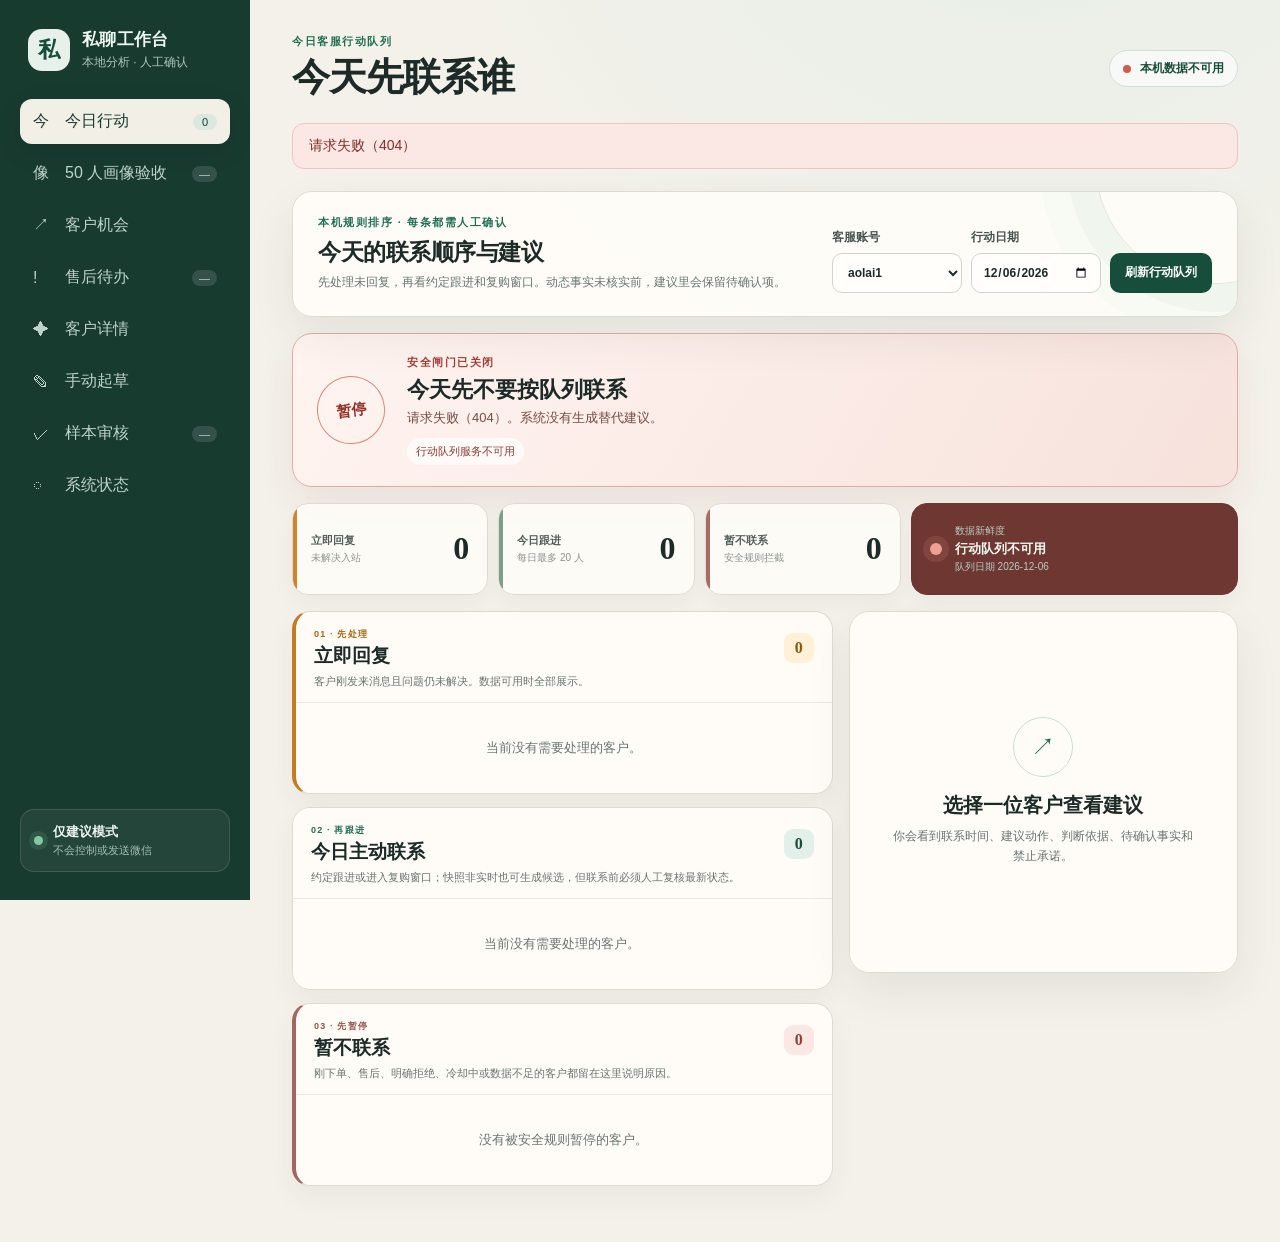
==== commit 68440d0e: "Merge aceb500cbf704c0339f3e9958fe0e5707191dbad into 930cd597f7b921d09d7c060a910abaee8a8f5aab" ====
--- a/wechat_cs/static/index.html
+++ b/wechat_cs/static/index.html
@@ -25,6 +25,10 @@
           <span aria-hidden="true">今</span><span>今日行动</span>
           <em id="navActionCount">—</em>
         </button>
+        <button class="nav-item" data-view="profiles">
+          <span aria-hidden="true">像</span><span>50 人画像验收</span>
+          <em id="navProfileCount">—</em>
+        </button>
         <button class="nav-item" data-view="opportunities">
           <span aria-hidden="true">↗</span><span>客户机会</span>
         </button>
@@ -130,6 +134,148 @@
             </div>
             <div id="actionDetailContent" class="hidden"></div>
           </aside>
+        </div>
+      </section>
+
+      <section class="view" id="view-profiles" aria-labelledby="pageTitle">
+        <div class="profile-snapshot-banner" role="note">
+          <div>
+            <p class="eyebrow">固定历史快照 · 仅供人工验收</p>
+            <h2>50 人销售作战卡</h2>
+            <p id="salesProfileRunSummary">历史快照截止时间：正在读取…</p>
+          </div>
+          <strong>联系前核对最新状态</strong>
+        </div>
+
+        <div class="profile-review-workspace">
+          <aside class="profile-subjects panel" aria-label="画像客户清单">
+            <form id="salesProfileFilters" class="profile-filters">
+              <label for="salesProfileStratum">客户分层
+                <select id="salesProfileStratum" name="stratum">
+                  <option value="">全部分层</option>
+                  <option value="complex_risk">复杂售后 / 拒绝</option>
+                  <option value="future_return_wait">未来回访 / 等待</option>
+                  <option value="high_frequency">高频客户</option>
+                  <option value="high_value">高客单 / 高消费</option>
+                  <option value="dormant_repeat">沉睡复购</option>
+                  <option value="control">普通对照</option>
+                </select>
+              </label>
+              <label for="salesProfileStatus">生成 / 审核状态
+                <select id="salesProfileStatus" name="status">
+                  <option value="">全部状态</option>
+                  <option value="pending">待生成</option>
+                  <option value="running">生成中</option>
+                  <option value="succeeded">已生成</option>
+                  <option value="failed">生成失败</option>
+                  <option value="unreviewed">待人工审核</option>
+                  <option value="reviewed">已人工审核</option>
+                </select>
+              </label>
+              <button class="secondary-button" type="submit">刷新清单</button>
+            </form>
+            <div id="salesProfileList" class="profile-subject-list loading-block">正在读取 50 人名单…</div>
+          </aside>
+
+          <article id="salesProfileDetail" class="profile-detail panel" aria-live="polite">
+            <div id="salesProfileDetailEmpty" class="profile-detail-empty">
+              <span aria-hidden="true">像</span>
+              <h2>选择一位客户审核画像</h2>
+              <p>右侧会展示完整作战卡、可追溯证据和五项人工评分。本页没有发消息能力。</p>
+            </div>
+
+            <div id="salesProfileDetailContent" class="hidden">
+              <header class="profile-detail-header">
+                <div>
+                  <p class="eyebrow" id="salesProfileStratumLabel">销售画像</p>
+                  <h2 id="salesProfileCustomerName">匿名客户</h2>
+                  <p id="salesProfileCustomerMeta">—</p>
+                </div>
+                <span id="salesProfileReviewBadge" class="profile-review-badge">待审核</span>
+              </header>
+
+              <div class="profile-live-warning">
+                <strong>联系前核对最新状态</strong>
+                <span id="salesProfileContactWarning">画像来自固定历史截止点，不代表客户当前状态。</span>
+              </div>
+
+              <div class="sales-card-grid" id="salesCardGrid">
+                <section class="sales-card-section"><h3>客户价值</h3><div id="profileCustomerValue"></div></section>
+                <section class="sales-card-section"><h3>商品偏好</h3><div id="profileProductPreferences"></div></section>
+                <section class="sales-card-section"><h3>时间节律</h3><div id="profileTimeRhythm"></div></section>
+                <section class="sales-card-section"><h3>购买驱动力</h3><div id="profilePurchaseDrivers"></div></section>
+                <section class="sales-card-section"><h3>历史承诺</h3><div id="profileHistoricalCommitments"></div></section>
+                <section class="sales-card-section"><h3>当前机会</h3><div id="profileCurrentOpportunity"></div></section>
+                <section class="sales-card-section"><h3>建议联系理由</h3><div id="profileContactReason"></div></section>
+                <section class="sales-card-section opening"><h3>自然开场</h3><div id="profileNaturalOpening"></div></section>
+                <section class="sales-card-section risk"><h3>风险</h3><div id="profileRisks"></div></section>
+                <section class="sales-card-section unknown"><h3>未知项</h3><div id="profileUnknowns"></div></section>
+              </div>
+
+              <details class="profile-evidence" open>
+                <summary>展开证据与确定性事实 <span id="salesProfileEvidenceCount">0 条</span></summary>
+                <div id="salesProfileFacts"></div>
+                <div id="salesProfileEvidenceList"></div>
+              </details>
+
+              <form id="salesProfileReviewForm" class="profile-review-form">
+                <div class="profile-review-heading">
+                  <div><p class="eyebrow">人工验收</p><h3>给这张作战卡评分</h3></div>
+                  <small>每项 1–5 分，保存时绑定当前卡片版本</small>
+                </div>
+                <div class="profile-score-grid">
+                  <label for="scoreFactAccuracy">事实准确度
+                    <select id="scoreFactAccuracy" name="fact_accuracy" required>
+                      <option value="" selected disabled>请选择</option><option value="1">1</option><option value="2">2</option><option value="3">3</option><option value="4">4</option><option value="5">5</option>
+                    </select>
+                  </label>
+                  <label for="scoreInsightUsefulness">洞察实用性
+                    <select id="scoreInsightUsefulness" name="insight_usefulness" required>
+                      <option value="" selected disabled>请选择</option><option value="1">1</option><option value="2">2</option><option value="3">3</option><option value="4">4</option><option value="5">5</option>
+                    </select>
+                  </label>
+                  <label for="scoreSalesRealism">销售真实感
+                    <select id="scoreSalesRealism" name="sales_realism" required>
+                      <option value="" selected disabled>请选择</option><option value="1">1</option><option value="2">2</option><option value="3">3</option><option value="4">4</option><option value="5">5</option>
+                    </select>
+                  </label>
+                  <label for="scoreTimingQuality">时机质量
+                    <select id="scoreTimingQuality" name="timing_quality" required>
+                      <option value="" selected disabled>请选择</option><option value="1">1</option><option value="2">2</option><option value="3">3</option><option value="4">4</option><option value="5">5</option>
+                    </select>
+                  </label>
+                  <label for="scoreEvidenceQuality">证据质量
+                    <select id="scoreEvidenceQuality" name="evidence_quality" required>
+                      <option value="" selected disabled>请选择</option><option value="1">1</option><option value="2">2</option><option value="3">3</option><option value="4">4</option><option value="5">5</option>
+                    </select>
+                  </label>
+                </div>
+                <div class="profile-review-fields">
+                  <label for="salesProfileVerdict">审核结论
+                    <select id="salesProfileVerdict" required>
+                      <option value="" selected disabled>请选择</option>
+                      <option value="approved">approved · 通过</option>
+                      <option value="edited">edited · 修改后通过</option>
+                      <option value="rejected">rejected · 拒绝</option>
+                    </select>
+                  </label>
+                  <label for="salesProfileReviewer">审核人
+                    <input id="salesProfileReviewer" maxlength="120" autocomplete="off" placeholder="operator_id" required>
+                  </label>
+                </div>
+                <label for="salesProfileCorrections">修正内容（JSON；选择 edited 时必填）
+                  <textarea id="salesProfileCorrections" rows="4" maxlength="12000" placeholder='例如：{"自然开场":"建议改为……"}'></textarea>
+                </label>
+                <label for="salesProfileNotes">审核备注
+                  <textarea id="salesProfileNotes" rows="3" maxlength="4000" placeholder="记录判断依据或需要补证的地方"></textarea>
+                </label>
+                <div class="profile-review-actions">
+                  <button id="saveSalesProfileReview" class="primary-button" type="submit">保存审核</button>
+                  <p id="salesProfileReviewStatus" role="status"></p>
+                </div>
+              </form>
+            </div>
+          </article>
         </div>
       </section>
 
--- a/wechat_cs/static/styles.css
+++ b/wechat_cs/static/styles.css
@@ -22,9 +22,9 @@
 * { box-sizing: border-box; }
 html { min-width: 320px; background: var(--bg); }
 body { margin: 0; color: var(--ink); background: radial-gradient(circle at 80% -20%, #e5efe8 0, transparent 38%), var(--bg); }
-button, input, textarea { font: inherit; }
+button, input, select, textarea { font: inherit; }
 button { color: inherit; }
-button:focus-visible, input:focus-visible, textarea:focus-visible { outline: 3px solid rgba(33, 110, 83, 0.22); outline-offset: 2px; }
+button:focus-visible, input:focus-visible, select:focus-visible, textarea:focus-visible { outline: 3px solid rgba(33, 110, 83, 0.22); outline-offset: 2px; }
 .hidden { display: none !important; }
 
 .app-shell { display: grid; grid-template-columns: 250px minmax(0, 1fr); min-height: 100vh; }
@@ -189,6 +189,82 @@
 .action-draft-status.success { color: var(--green-dark); }
 .action-draft-status.error { color: var(--red); }
 
+.profile-snapshot-banner { margin-bottom: 16px; padding: 22px 24px; display: flex; justify-content: space-between; align-items: center; gap: 24px; border-radius: 18px; background: linear-gradient(120deg, #173f33, #245a47); color: white; box-shadow: 0 16px 38px rgba(24,59,48,.14); }
+.profile-snapshot-banner .eyebrow { color: #aad0bc; }
+.profile-snapshot-banner h2 { margin: 6px 0 4px; font-family: Georgia, "Songti SC", serif; font-size: 23px; }
+.profile-snapshot-banner p:last-child { margin: 0; color: #c7dbd0; font-size: 12px; }
+.profile-snapshot-banner > strong { flex: none; padding: 9px 12px; border: 1px solid rgba(255,226,174,.45); border-radius: 999px; background: rgba(255,226,174,.12); color: #ffe2ae; font-size: 12px; }
+.profile-review-workspace { display: grid; grid-template-columns: minmax(310px, .68fr) minmax(600px, 1.7fr); gap: 16px; align-items: start; }
+.profile-subjects { position: sticky; top: 24px; max-height: calc(100vh - 48px); overflow: hidden; }
+.profile-filters { padding: 16px; display: grid; grid-template-columns: 1fr 1fr; gap: 10px; border-bottom: 1px solid var(--line); background: #faf8f2; }
+.profile-filters label { gap: 5px; font-size: 10px; }
+.profile-filters select, .profile-review-form select { width: 100%; height: 38px; border: 1px solid #d2d2ca; border-radius: 9px; padding: 0 9px; background: #fffefa; color: var(--ink); }
+.profile-filters button { grid-column: 1 / -1; }
+.profile-subject-list { max-height: calc(100vh - 245px); overflow: auto; }
+.profile-subject-row { width: 100%; padding: 14px 15px; display: grid; gap: 8px; border: 0; border-bottom: 1px solid #ebe8e0; background: transparent; text-align: left; cursor: pointer; }
+.profile-subject-row:last-child { border-bottom: 0; }
+.profile-subject-row:hover { background: #f8f6ef; }
+.profile-subject-row.selected { background: #eef4ef; box-shadow: inset 3px 0 var(--green); }
+.profile-subject-head, .profile-subject-meta { display: flex; align-items: center; gap: 8px; }
+.profile-subject-head { justify-content: space-between; }
+.profile-subject-head strong { min-width: 0; overflow: hidden; text-overflow: ellipsis; white-space: nowrap; font-size: 13px; }
+.profile-subject-meta { color: var(--muted); font-size: 9px; }
+.profile-subject-meta span + span::before { content: "·"; margin-right: 8px; color: #b2b7b2; }
+.profile-status, .profile-review-badge { flex: none; padding: 4px 7px; border-radius: 999px; background: var(--amber-soft); color: #81500e; font-size: 9px; font-weight: 800; }
+.profile-status.status-approved, .profile-status.status-edited, .profile-review-badge.status-approved, .profile-review-badge.status-edited { background: var(--green-soft); color: var(--green-dark); }
+.profile-status.status-rejected, .profile-status.status-failed, .profile-review-badge.status-rejected, .profile-review-badge.status-failed { background: var(--red-soft); color: var(--red); }
+.profile-detail { min-height: 620px; overflow: hidden; transition: opacity .15s ease; }
+.profile-detail.is-loading { opacity: .58; pointer-events: none; }
+.profile-detail-empty { min-height: 620px; padding: 50px 30px; display: grid; place-items: center; align-content: center; text-align: center; }
+.profile-detail-empty > span { width: 62px; height: 62px; margin-bottom: 15px; display: grid; place-items: center; border: 1px solid #caddd1; border-radius: 20px; color: var(--green); font-family: Georgia, serif; font-size: 22px; }
+.profile-detail-empty h2 { margin: 0; font-family: Georgia, "Songti SC", serif; font-size: 21px; }
+.profile-detail-empty p { max-width: 390px; margin: 9px 0 0; color: var(--muted); font-size: 12px; line-height: 1.7; }
+.profile-detail-header { padding: 22px 24px 18px; display: flex; justify-content: space-between; align-items: flex-start; gap: 18px; border-bottom: 1px solid var(--line); }
+.profile-detail-header h2 { margin: 5px 0 4px; font-family: Georgia, "Songti SC", serif; font-size: 24px; }
+.profile-detail-header p:last-child { margin: 0; color: var(--muted); font-size: 10px; }
+.profile-live-warning { margin: 16px 20px 0; padding: 13px 15px; display: flex; align-items: center; gap: 12px; border: 1px solid #e6c78d; border-radius: 11px; background: var(--amber-soft); color: #76501b; }
+.profile-live-warning strong { flex: none; font-size: 11px; }
+.profile-live-warning span { font-size: 10px; line-height: 1.55; }
+.sales-card-grid { padding: 18px 20px; display: grid; grid-template-columns: repeat(2, minmax(0, 1fr)); gap: 11px; }
+.sales-card-section { min-height: 118px; padding: 15px; border: 1px solid #e3e0d7; border-radius: 13px; background: #fffefa; }
+.sales-card-section.opening { grid-column: 1 / -1; min-height: 90px; border-color: #bcd8c8; background: #edf6f0; }
+.sales-card-section.risk { border-color: #edc9c3; background: #fff6f3; }
+.sales-card-section.unknown { border-color: #ddd8ca; background: #f4f2eb; }
+.sales-card-section h3 { margin: 0 0 9px; color: #34443e; font-size: 11px; letter-spacing: .04em; }
+.profile-value-copy, .profile-value-empty { margin: 0; white-space: pre-wrap; color: #485650; font-size: 11px; line-height: 1.7; }
+.profile-value-empty { color: #929993; font-style: italic; }
+.profile-value-list { margin: 0; padding-left: 17px; color: #485650; font-size: 11px; line-height: 1.7; }
+.profile-value-facts { margin: 0; display: grid; grid-template-columns: minmax(78px, .45fr) 1fr; gap: 6px 9px; font-size: 10px; line-height: 1.55; }
+.profile-value-facts dt { color: var(--muted); }
+.profile-value-facts dd { margin: 0; color: #34423d; }
+.profile-evidence { margin: 0 20px 18px; border: 1px solid #d9d6cd; border-radius: 13px; overflow: hidden; background: #fbfaf5; }
+.profile-evidence summary { padding: 13px 15px; display: flex; justify-content: space-between; gap: 15px; background: #f0eee7; color: #43504b; font-size: 11px; font-weight: 800; cursor: pointer; list-style-position: inside; }
+.profile-evidence summary span { margin-left: auto; color: var(--muted); font-size: 9px; }
+#salesProfileFacts, #salesProfileEvidenceList { padding: 0 15px 14px; }
+#salesProfileFacts:empty { display: none; }
+.evidence-group-heading { padding: 14px 0 8px; display: flex; justify-content: space-between; gap: 12px; }
+.evidence-group-heading strong { font-size: 11px; }
+.evidence-group-heading small { color: var(--muted); font-size: 9px; }
+.profile-facts-body { padding: 12px; border-radius: 10px; background: white; }
+.profile-evidence-item { padding: 11px 12px; border: 1px solid #e3e0d8; border-radius: 10px; background: white; }
+.profile-evidence-item + .profile-evidence-item { margin-top: 8px; }
+.profile-evidence-head { display: flex; justify-content: space-between; gap: 10px; align-items: center; }
+.profile-evidence-head strong { font-size: 10px; }
+.profile-evidence-head code { max-width: 60%; overflow: hidden; text-overflow: ellipsis; white-space: nowrap; color: #7c8580; font-size: 8px; }
+.profile-evidence-item p { margin: 7px 0 0; white-space: pre-wrap; color: #4b5852; font-size: 10px; line-height: 1.65; }
+.profile-review-form { padding: 20px; border-top: 1px solid var(--line); background: #f8f6ef; }
+.profile-review-heading { margin-bottom: 14px; display: flex; justify-content: space-between; align-items: end; gap: 14px; }
+.profile-review-heading h3 { margin: 5px 0 0; font-family: Georgia, "Songti SC", serif; font-size: 19px; }
+.profile-review-heading small { color: var(--muted); font-size: 9px; }
+.profile-score-grid { display: grid; grid-template-columns: repeat(5, minmax(0, 1fr)); gap: 8px; }
+.profile-score-grid label { font-size: 10px; }
+.profile-review-fields { margin-top: 11px; display: grid; grid-template-columns: 1fr 1fr; gap: 10px; }
+.profile-review-form > label { margin-top: 11px; }
+.profile-review-actions { margin-top: 13px; display: flex; align-items: center; gap: 13px; }
+#salesProfileReviewStatus { margin: 0; color: var(--muted); font-size: 10px; }
+#salesProfileReviewStatus.success { color: var(--green-dark); }
+#salesProfileReviewStatus.error { color: var(--red); }
+
 .stat-grid { display: grid; grid-template-columns: repeat(3, minmax(0, 1fr)); gap: 16px; margin-bottom: 18px; }
 .stat-card { position: relative; min-height: 128px; padding: 22px; border: 1px solid var(--line); border-radius: var(--radius); background: rgba(255,253,248,.85); box-shadow: var(--shadow); overflow: hidden; }
 .stat-card::after { content: ""; position: absolute; right: -24px; bottom: -36px; width: 110px; height: 110px; border-radius: 50%; background: #edf0ea; }
@@ -338,6 +414,9 @@
   .action-command { align-items: flex-start; flex-direction: column; }
   .action-workspace { grid-template-columns: 1fr; }
   .action-detail { position: static; max-height: none; }
+  .profile-review-workspace { grid-template-columns: 1fr; }
+  .profile-subjects { position: static; max-height: none; }
+  .profile-subject-list { max-height: 420px; }
   .queue-overview { grid-template-columns: repeat(3, minmax(0, 1fr)); }
   .queue-freshness { grid-column: 1 / -1; }
 }
@@ -381,4 +460,12 @@
   .action-window { min-width: 0; width: 100%; }
   .detail-header { flex-direction: column; }
   .draft-fact-inputs > div { grid-template-columns: 1fr; }
+  .profile-snapshot-banner { align-items: flex-start; flex-direction: column; }
+  .profile-filters { grid-template-columns: 1fr; }
+  .profile-filters button { grid-column: auto; }
+  .sales-card-grid { grid-template-columns: 1fr; }
+  .sales-card-section.opening { grid-column: auto; }
+  .profile-score-grid { grid-template-columns: repeat(2, minmax(0, 1fr)); }
+  .profile-review-fields { grid-template-columns: 1fr; }
+  .profile-review-heading { align-items: flex-start; flex-direction: column; }
 }
